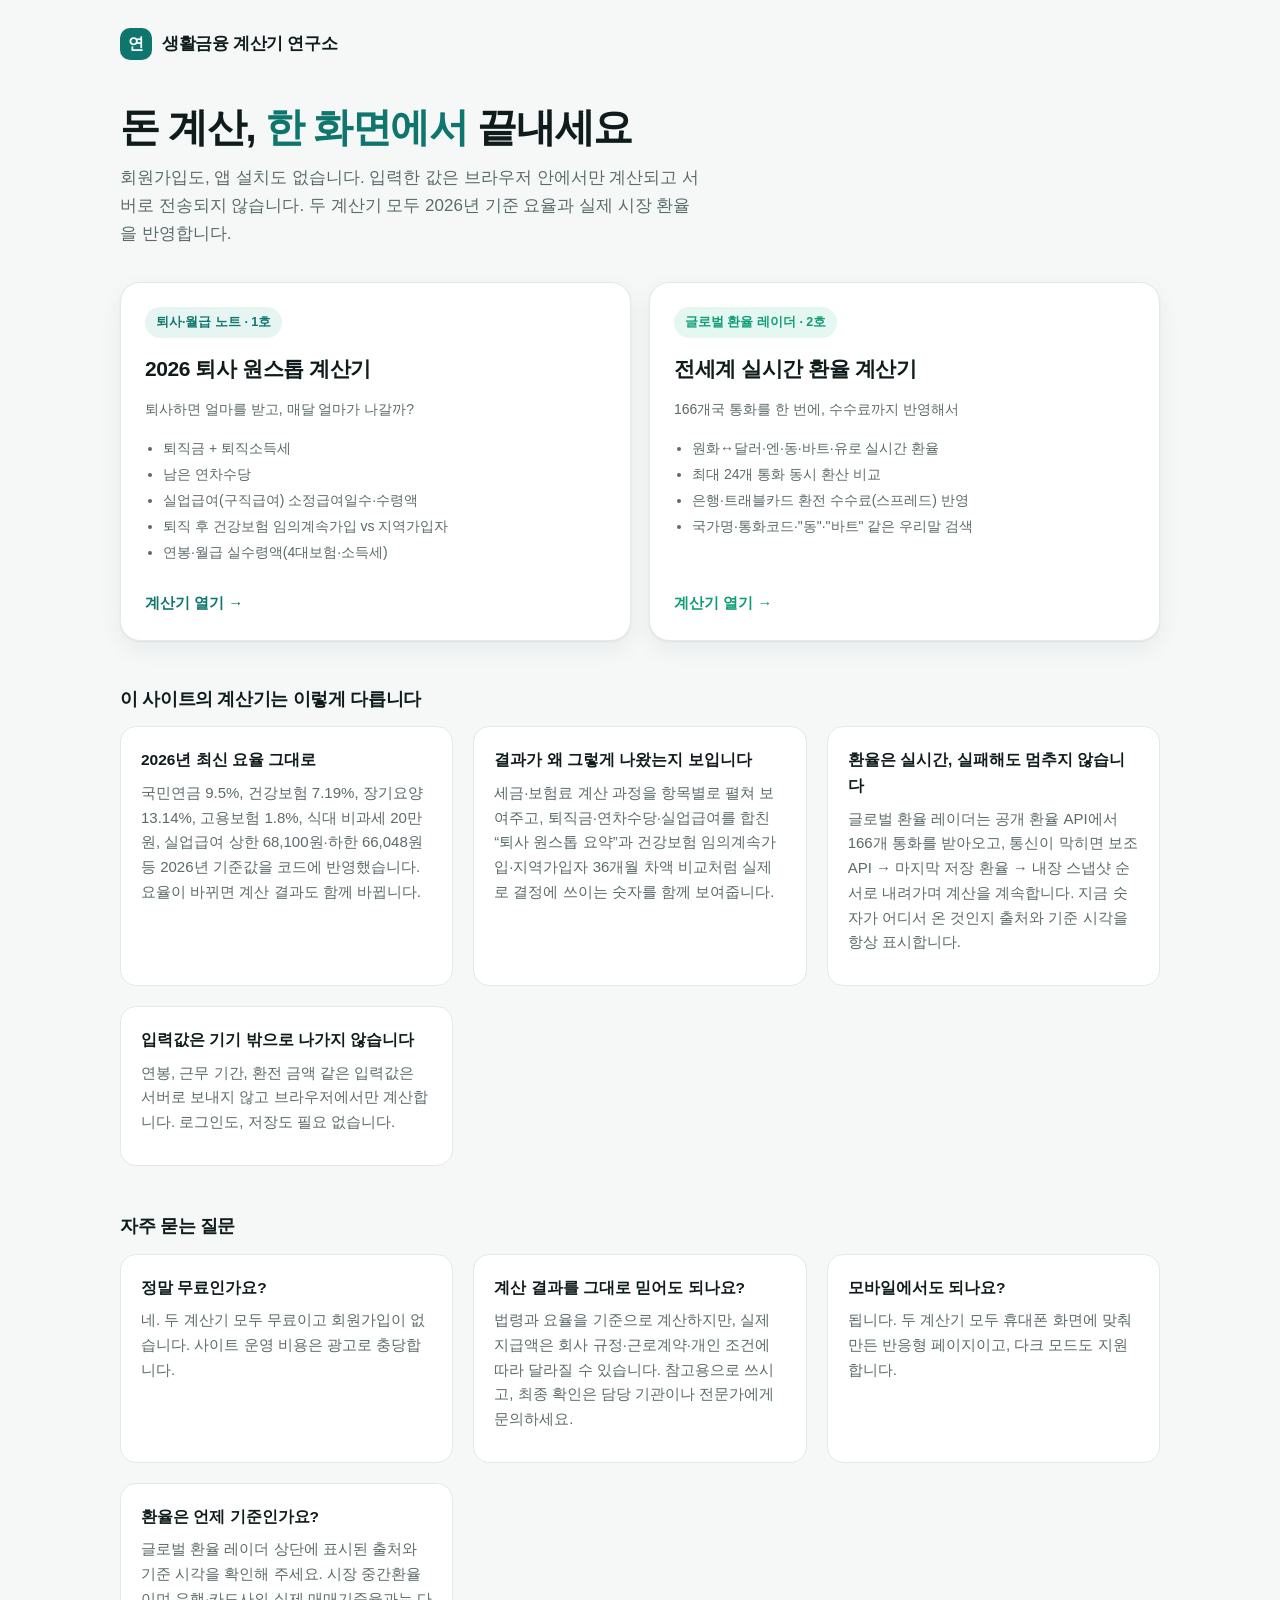
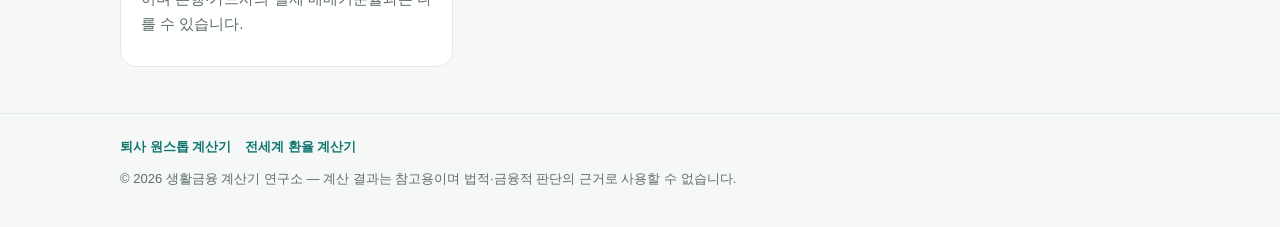
==== index.html @ 6730c455 "브랜드 정비 및 새 조직 도메인(lifecalc-kr.github.io) 이전 - 허브: 생활금융 계산기 연구소 - 1호: 퇴사·월급 노트 (/salary/) - 2호: 글로벌 환" ====
<!DOCTYPE html>
<html lang="ko">
<head>
<meta charset="utf-8">
<meta name="viewport" content="width=device-width, initial-scale=1">
<title>생활금융 계산기 연구소 — 무료 계산기 모음 | 퇴사·월급 노트 · 글로벌 환율 레이더</title>
<meta name="description" content="회원가입·설치 없이 바로 쓰는 무료 계산기 2종. 2026년 요율로 퇴직금·연차수당·실업급여·건강보험과 연봉 실수령액을 계산하는 「퇴사·월급 노트」, 166개국 통화를 실시간 환율과 환전 수수료까지 반영해 계산하는 「글로벌 환율 레이더」.">
<meta name="keywords" content="무료 계산기, 퇴사 계산기, 퇴직금 계산기, 연차수당 계산기, 실업급여 계산기, 연봉 실수령액, 환율 계산기, 환전 수수료 계산">
<meta name="robots" content="index, follow, max-image-preview:large">
<meta name="author" content="생활금융 계산기 연구소">
<meta name="theme-color" content="#0f766e">
<link rel="canonical" href="https://lifecalc-kr.github.io/">
<link rel="icon" href="data:image/svg+xml,%3Csvg xmlns='http://www.w3.org/2000/svg' viewBox='0 0 64 64'%3E%3Crect width='64' height='64' rx='16' fill='%230f766e'/%3E%3Cpath d='M18 42V26m14 16V20m14 22V32' stroke='%23fff' stroke-width='7' stroke-linecap='round'/%3E%3C/svg%3E">

<meta property="og:type" content="website">
<meta property="og:site_name" content="생활금융 계산기 연구소">
<meta property="og:locale" content="ko_KR">
<meta property="og:url" content="https://lifecalc-kr.github.io/">
<meta property="og:title" content="생활금융 계산기 연구소 — 무료 퇴사·환율 계산기">
<meta property="og:description" content="퇴직금·연차수당·실업급여·건강보험을 한 번에 계산하는 퇴사·월급 노트, 166개국 통화 환율을 수수료까지 계산하는 글로벌 환율 레이더. 둘 다 무료·회원가입 없음.">
<meta property="og:image" content="https://lifecalc-kr.github.io/og-image.png">
<meta property="og:image:width" content="1200">
<meta property="og:image:height" content="630">
<meta name="twitter:card" content="summary_large_image">
<meta name="twitter:title" content="생활금융 계산기 연구소 — 퇴사·월급 노트 · 글로벌 환율 레이더">
<meta name="twitter:description" content="2026년 요율 기준 퇴사 정산 계산기와 166개국 실시간 환율 계산기. 무료, 설치 없음.">
<meta name="twitter:image" content="https://lifecalc-kr.github.io/og-image.png">

<style>
:root{
  --bg:#f6f8f8; --card:#ffffff; --ink:#0f1c1b; --muted:#5b6b6a; --line:#e2e9e8;
  --teal:#0f766e; --teal-soft:#e6f4f2; --green:#0f9d76; --green-soft:#e4f7f0;
  --shadow:0 1px 2px rgba(15,28,27,.06), 0 8px 24px rgba(15,28,27,.06);
}
@media (prefers-color-scheme: dark){
  :root{ --bg:#0b1214; --card:#121b1d; --ink:#e8f1ef; --muted:#9db0ad; --line:#223032;
         --teal:#2dd4bf; --teal-soft:#10312e; --green:#34d399; --green-soft:#0f2f26;
         --shadow:0 1px 2px rgba(0,0,0,.4), 0 10px 30px rgba(0,0,0,.35); }
}
*,*::before,*::after{ box-sizing:border-box; }
html{ -webkit-text-size-adjust:100%; }
body{
  margin:0; background:var(--bg); color:var(--ink);
  font-family:-apple-system,BlinkMacSystemFont,"Apple SD Gothic Neo","Pretendard","Malgun Gothic","Noto Sans KR",sans-serif;
  line-height:1.65; -webkit-font-smoothing:antialiased;
}
.wrap{ width:min(1040px,100% - 40px); margin:0 auto; }
header.top{ padding:28px 0 8px; }
.brand{ display:flex; align-items:center; gap:10px; font-weight:800; letter-spacing:-.02em; font-size:17px; color:var(--ink); text-decoration:none; }
.brand-mark{ display:grid; place-items:center; width:32px; height:32px; border-radius:10px; background:var(--teal); color:#fff; font-size:16px; font-weight:800; }
.hero{ padding:34px 0 26px; }
.hero h1{ margin:0 0 12px; font-size:clamp(26px,4.6vw,40px); line-height:1.25; letter-spacing:-.035em; font-weight:850; }
.hero h1 span{ color:var(--teal); }
.hero p{ margin:0; max-width:62ch; color:var(--muted); font-size:clamp(15px,2.4vw,17px); }
.cards{ display:grid; gap:18px; grid-template-columns:repeat(auto-fit,minmax(300px,1fr)); margin:8px 0 44px; }
.card{
  display:flex; flex-direction:column; gap:12px; padding:24px; border-radius:20px;
  background:var(--card); border:1px solid var(--line); box-shadow:var(--shadow);
  text-decoration:none; color:inherit; transition:transform .16s ease, border-color .16s ease;
}
.card:hover{ transform:translateY(-3px); border-color:var(--teal); }
.card:focus-visible{ outline:3px solid var(--teal); outline-offset:3px; }
.chip{ display:inline-flex; align-items:center; gap:7px; align-self:flex-start; padding:5px 11px; border-radius:999px; font-size:12.5px; font-weight:700; }
.chip.salary{ background:var(--teal-soft); color:var(--teal); }
.chip.fx{ background:var(--green-soft); color:var(--green); }
.card h2{ margin:2px 0 0; font-size:21px; letter-spacing:-.02em; }
.card .sub{ color:var(--muted); font-size:14px; margin:0; }
.card ul{ margin:0; padding-left:18px; color:var(--muted); font-size:14px; }
.card ul li{ margin:3px 0; }
.go{ margin-top:auto; padding-top:12px; font-weight:800; color:var(--teal); font-size:15px; display:flex; align-items:center; gap:6px; }
.card.fx .go{ color:var(--green); }
section.info{ margin:0 0 46px; }
section.info h2{ font-size:18px; letter-spacing:-.02em; margin:0 0 12px; }
section.info p{ margin:0 0 10px; color:var(--muted); font-size:15px; }
.grid2{ display:grid; gap:20px; grid-template-columns:repeat(auto-fit,minmax(280px,1fr)); }
.box{ background:var(--card); border:1px solid var(--line); border-radius:16px; padding:20px; }
.box h3{ margin:0 0 8px; font-size:15.5px; }
.box p{ margin:0; font-size:14px; color:var(--muted); }
footer.site{ border-top:1px solid var(--line); padding:22px 0 38px; color:var(--muted); font-size:13px; }
footer.site nav{ display:flex; flex-wrap:wrap; gap:14px; margin-bottom:10px; }
footer.site a{ color:var(--teal); text-decoration:none; font-weight:600; }
footer.site a:hover{ text-decoration:underline; }
</style>

<script type="application/ld+json">
{
  "@context": "https://schema.org",
  "@graph": [
    {
      "@type": "WebSite",
      "name": "생활금융 계산기 연구소",
      "url": "https://lifecalc-kr.github.io/",
      "inLanguage": "ko-KR",
      "description": "퇴사·월급 노트와 글로벌 환율 레이더를 운영하는 생활금융 계산기 사이트. 회원가입 없이 무료로 쓰는 퇴사·환율 계산기."
    },
    {
      "@type": "ItemList",
      "name": "무료 계산기 2종",
      "itemListElement": [
        {
          "@type": "ListItem",
          "position": 1,
          "name": "2026 퇴사 원스톱 계산기 — 퇴사·월급 노트",
          "url": "https://lifecalc-kr.github.io/salary/"
        },
        {
          "@type": "ListItem",
          "position": 2,
          "name": "전세계 실시간 환율 계산기 — 글로벌 환율 레이더",
          "url": "https://lifecalc-kr.github.io/fx/"
        }
      ]
    }
  ]
}
</script>
</head>
<body>

<header class="top">
  <div class="wrap">
    <a class="brand" href="./"><span class="brand-mark" aria-hidden="true">연</span>생활금융 계산기 연구소</a>
  </div>
</header>

<main>
  <div class="wrap">
    <div class="hero">
      <h1>돈 계산, <span>한 화면에서</span> 끝내세요</h1>
      <p>회원가입도, 앱 설치도 없습니다. 입력한 값은 브라우저 안에서만 계산되고 서버로 전송되지 않습니다. 두 계산기 모두 2026년 기준 요율과 실제 시장 환율을 반영합니다.</p>
    </div>

    <div class="cards">
      <a class="card salary" href="salary/">
        <span class="chip salary">퇴사·월급 노트 · 1호</span>
        <h2>2026 퇴사 원스톱 계산기</h2>
        <p class="sub">퇴사하면 얼마를 받고, 매달 얼마가 나갈까?</p>
        <ul>
          <li>퇴직금 + 퇴직소득세</li>
          <li>남은 연차수당</li>
          <li>실업급여(구직급여) 소정급여일수·수령액</li>
          <li>퇴직 후 건강보험 임의계속가입 vs 지역가입자</li>
          <li>연봉·월급 실수령액(4대보험·소득세)</li>
        </ul>
        <span class="go">계산기 열기 →</span>
      </a>

      <a class="card fx" href="fx/">
        <span class="chip fx">글로벌 환율 레이더 · 2호</span>
        <h2>전세계 실시간 환율 계산기</h2>
        <p class="sub">166개국 통화를 한 번에, 수수료까지 반영해서</p>
        <ul>
          <li>원화↔달러·엔·동·바트·유로 실시간 환율</li>
          <li>최대 24개 통화 동시 환산 비교</li>
          <li>은행·트래블카드 환전 수수료(스프레드) 반영</li>
          <li>국가명·통화코드·"동"·"바트" 같은 우리말 검색</li>
        </ul>
        <span class="go">계산기 열기 →</span>
      </a>
    </div>

    <section class="info">
      <h2>이 사이트의 계산기는 이렇게 다릅니다</h2>
      <div class="grid2">
        <div class="box">
          <h3>2026년 최신 요율 그대로</h3>
          <p>국민연금 9.5%, 건강보험 7.19%, 장기요양 13.14%, 고용보험 1.8%, 식대 비과세 20만원, 실업급여 상한 68,100원·하한 66,048원 등 2026년 기준값을 코드에 반영했습니다. 요율이 바뀌면 계산 결과도 함께 바뀝니다.</p>
        </div>
        <div class="box">
          <h3>결과가 왜 그렇게 나왔는지 보입니다</h3>
          <p>세금·보험료 계산 과정을 항목별로 펼쳐 보여주고, 퇴직금·연차수당·실업급여를 합친 &ldquo;퇴사 원스톱 요약&rdquo;과 건강보험 임의계속가입·지역가입자 36개월 차액 비교처럼 실제로 결정에 쓰이는 숫자를 함께 보여줍니다.</p>
        </div>
        <div class="box">
          <h3>환율은 실시간, 실패해도 멈추지 않습니다</h3>
          <p>글로벌 환율 레이더는 공개 환율 API에서 166개 통화를 받아오고, 통신이 막히면 보조 API → 마지막 저장 환율 → 내장 스냅샷 순서로 내려가며 계산을 계속합니다. 지금 숫자가 어디서 온 것인지 출처와 기준 시각을 항상 표시합니다.</p>
        </div>
        <div class="box">
          <h3>입력값은 기기 밖으로 나가지 않습니다</h3>
          <p>연봉, 근무 기간, 환전 금액 같은 입력값은 서버로 보내지 않고 브라우저에서만 계산합니다. 로그인도, 저장도 필요 없습니다.</p>
        </div>
      </div>
    </section>

    <section class="info">
      <h2>자주 묻는 질문</h2>
      <div class="grid2">
        <div class="box">
          <h3>정말 무료인가요?</h3>
          <p>네. 두 계산기 모두 무료이고 회원가입이 없습니다. 사이트 운영 비용은 광고로 충당합니다.</p>
        </div>
        <div class="box">
          <h3>계산 결과를 그대로 믿어도 되나요?</h3>
          <p>법령과 요율을 기준으로 계산하지만, 실제 지급액은 회사 규정·근로계약·개인 조건에 따라 달라질 수 있습니다. 참고용으로 쓰시고, 최종 확인은 담당 기관이나 전문가에게 문의하세요.</p>
        </div>
        <div class="box">
          <h3>모바일에서도 되나요?</h3>
          <p>됩니다. 두 계산기 모두 휴대폰 화면에 맞춰 만든 반응형 페이지이고, 다크 모드도 지원합니다.</p>
        </div>
        <div class="box">
          <h3>환율은 언제 기준인가요?</h3>
          <p>글로벌 환율 레이더 상단에 표시된 출처와 기준 시각을 확인해 주세요. 시장 중간환율이며 은행·카드사의 실제 매매기준율과는 다를 수 있습니다.</p>
        </div>
      </div>
    </section>
  </div>
</main>

<footer class="site">
  <div class="wrap">
    <nav aria-label="사이트 메뉴">
      <a href="salary/">퇴사 원스톱 계산기</a>
      <a href="fx/">전세계 환율 계산기</a>
    </nav>
    <div>© 2026 생활금융 계산기 연구소 — 계산 결과는 참고용이며 법적·금융적 판단의 근거로 사용할 수 없습니다.</div>
  </div>
</footer>

</body>
</html>
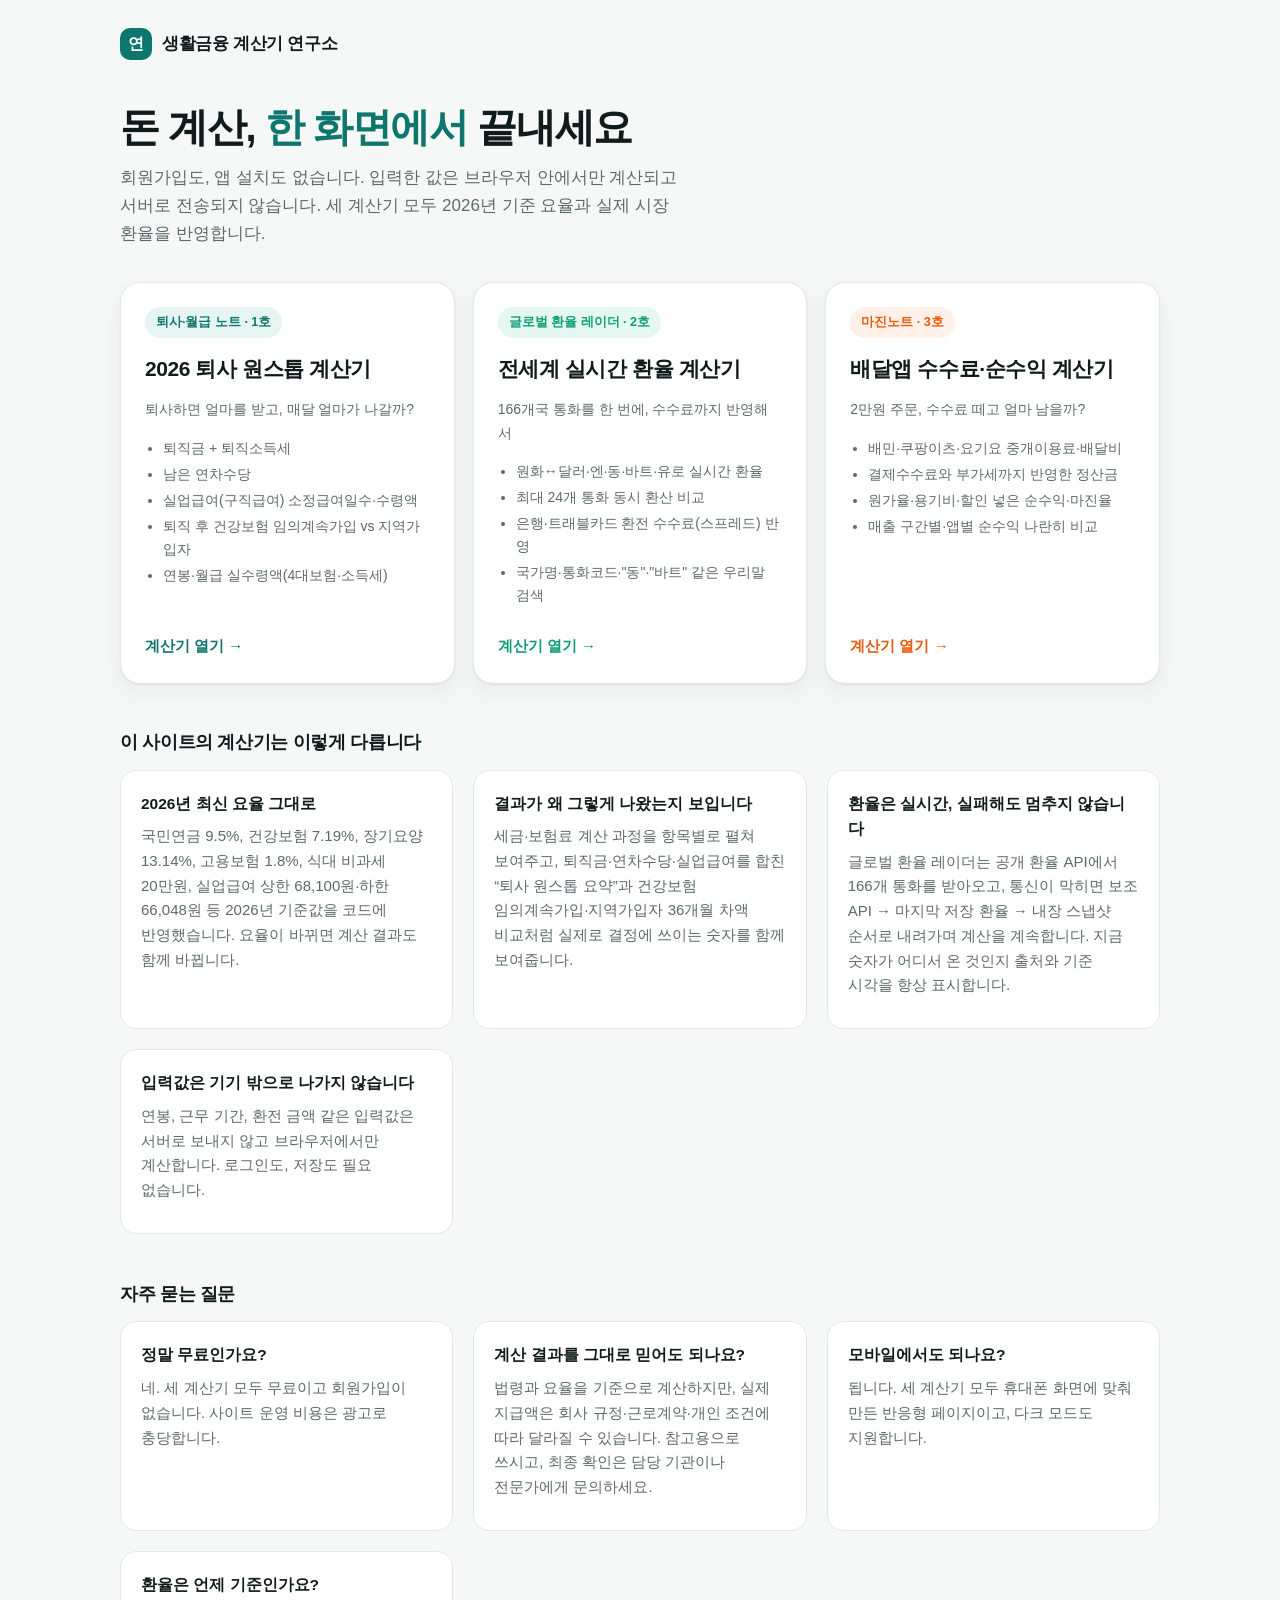
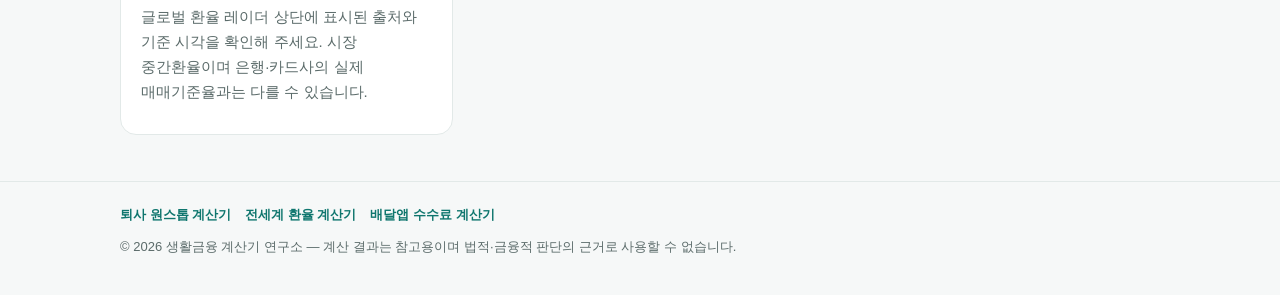
==== commit 7514a263: "허브에 3호 마진노트(배달앱 수수료 계산기) 카드 추가 및 사이트맵 반영" ====
--- a/index.html
+++ b/index.html
@@ -3,9 +3,9 @@
 <head>
 <meta charset="utf-8">
 <meta name="viewport" content="width=device-width, initial-scale=1">
-<title>생활금융 계산기 연구소 — 무료 계산기 모음 | 퇴사·월급 노트 · 글로벌 환율 레이더</title>
-<meta name="description" content="회원가입·설치 없이 바로 쓰는 무료 계산기 2종. 2026년 요율로 퇴직금·연차수당·실업급여·건강보험과 연봉 실수령액을 계산하는 「퇴사·월급 노트」, 166개국 통화를 실시간 환율과 환전 수수료까지 반영해 계산하는 「글로벌 환율 레이더」.">
-<meta name="keywords" content="무료 계산기, 퇴사 계산기, 퇴직금 계산기, 연차수당 계산기, 실업급여 계산기, 연봉 실수령액, 환율 계산기, 환전 수수료 계산">
+<title>생활금융 계산기 연구소 — 무료 계산기 3종 | 퇴사·환율·배달 수수료</title>
+<meta name="description" content="회원가입·설치 없이 바로 쓰는 무료 계산기 3종. 2026년 요율로 퇴직금·연차수당·실업급여·건강보험을 계산하는 「퇴사·월급 노트」, 166개국 통화를 실시간 환율로 계산하는 「글로벌 환율 레이더」, 배달앱 중개이용료·결제수수료·배달비·부가세를 반영해 순수익을 계산하는 「마진노트」.">
+<meta name="keywords" content="무료 계산기, 퇴사 계산기, 퇴직금 계산기, 연차수당 계산기, 실업급여 계산기, 연봉 실수령액, 환율 계산기, 환전 수수료 계산, 배달앱 수수료 계산기, 배민 수수료, 쿠팡이츠 수수료, 요기요 수수료, 배달 순수익">
 <meta name="robots" content="index, follow, max-image-preview:large">
 <meta name="author" content="생활금융 계산기 연구소">
 <meta name="theme-color" content="#0f766e">
@@ -16,14 +16,14 @@
 <meta property="og:site_name" content="생활금융 계산기 연구소">
 <meta property="og:locale" content="ko_KR">
 <meta property="og:url" content="https://lifecalc-kr.github.io/">
-<meta property="og:title" content="생활금융 계산기 연구소 — 무료 퇴사·환율 계산기">
-<meta property="og:description" content="퇴직금·연차수당·실업급여·건강보험을 한 번에 계산하는 퇴사·월급 노트, 166개국 통화 환율을 수수료까지 계산하는 글로벌 환율 레이더. 둘 다 무료·회원가입 없음.">
+<meta property="og:title" content="생활금융 계산기 연구소 — 무료 퇴사·환율·배달 수수료 계산기">
+<meta property="og:description" content="퇴직금·연차수당·실업급여를 계산하는 퇴사·월급 노트, 166개국 통화 환율의 글로벌 환율 레이더, 배달앱 수수료를 떼고 남는 돈을 계산하는 마진노트. 모두 무료·회원가입 없음.">
 <meta property="og:image" content="https://lifecalc-kr.github.io/og-image.png">
 <meta property="og:image:width" content="1200">
 <meta property="og:image:height" content="630">
 <meta name="twitter:card" content="summary_large_image">
-<meta name="twitter:title" content="생활금융 계산기 연구소 — 퇴사·월급 노트 · 글로벌 환율 레이더">
-<meta name="twitter:description" content="2026년 요율 기준 퇴사 정산 계산기와 166개국 실시간 환율 계산기. 무료, 설치 없음.">
+<meta name="twitter:title" content="생활금융 계산기 연구소 — 퇴사·월급 · 환율 · 배달 수수료">
+<meta name="twitter:description" content="2026년 요율 기준 퇴사 정산·실시간 환율·배달앱 순수익 계산기. 무료, 설치 없음.">
 <meta name="twitter:image" content="https://lifecalc-kr.github.io/og-image.png">
 
 <style>
@@ -31,11 +31,13 @@
   --bg:#f6f8f8; --card:#ffffff; --ink:#0f1c1b; --muted:#5b6b6a; --line:#e2e9e8;
   --teal:#0f766e; --teal-soft:#e6f4f2; --green:#0f9d76; --green-soft:#e4f7f0;
   --shadow:0 1px 2px rgba(15,28,27,.06), 0 8px 24px rgba(15,28,27,.06);
+  --orange:#e8590c; --orange-soft:#fff1e8;
 }
 @media (prefers-color-scheme: dark){
   :root{ --bg:#0b1214; --card:#121b1d; --ink:#e8f1ef; --muted:#9db0ad; --line:#223032;
          --teal:#2dd4bf; --teal-soft:#10312e; --green:#34d399; --green-soft:#0f2f26;
-         --shadow:0 1px 2px rgba(0,0,0,.4), 0 10px 30px rgba(0,0,0,.35); }
+         --shadow:0 1px 2px rgba(0,0,0,.4), 0 10px 30px rgba(0,0,0,.35);
+         --orange:#ff9d63; --orange-soft:#33200f; }
 }
 *,*::before,*::after{ box-sizing:border-box; }
 html{ -webkit-text-size-adjust:100%; }
@@ -51,7 +53,7 @@
 .hero{ padding:34px 0 26px; }
 .hero h1{ margin:0 0 12px; font-size:clamp(26px,4.6vw,40px); line-height:1.25; letter-spacing:-.035em; font-weight:850; }
 .hero h1 span{ color:var(--teal); }
-.hero p{ margin:0; max-width:62ch; color:var(--muted); font-size:clamp(15px,2.4vw,17px); }
+.hero p{ margin:0; max-width:62ch; color:var(--muted); font-size:clamp(15px,2.4vw,17px); word-break:keep-all; }
 .cards{ display:grid; gap:18px; grid-template-columns:repeat(auto-fit,minmax(300px,1fr)); margin:8px 0 44px; }
 .card{
   display:flex; flex-direction:column; gap:12px; padding:24px; border-radius:20px;
@@ -63,15 +65,17 @@
 .chip{ display:inline-flex; align-items:center; gap:7px; align-self:flex-start; padding:5px 11px; border-radius:999px; font-size:12.5px; font-weight:700; }
 .chip.salary{ background:var(--teal-soft); color:var(--teal); }
 .chip.fx{ background:var(--green-soft); color:var(--green); }
+.chip.delivery{ background:var(--orange-soft); color:var(--orange); }
 .card h2{ margin:2px 0 0; font-size:21px; letter-spacing:-.02em; }
 .card .sub{ color:var(--muted); font-size:14px; margin:0; }
 .card ul{ margin:0; padding-left:18px; color:var(--muted); font-size:14px; }
 .card ul li{ margin:3px 0; }
 .go{ margin-top:auto; padding-top:12px; font-weight:800; color:var(--teal); font-size:15px; display:flex; align-items:center; gap:6px; }
 .card.fx .go{ color:var(--green); }
+.card.delivery .go{ color:var(--orange); }
 section.info{ margin:0 0 46px; }
 section.info h2{ font-size:18px; letter-spacing:-.02em; margin:0 0 12px; }
-section.info p{ margin:0 0 10px; color:var(--muted); font-size:15px; }
+section.info p{ margin:0 0 10px; color:var(--muted); font-size:15px; word-break:keep-all; }
 .grid2{ display:grid; gap:20px; grid-template-columns:repeat(auto-fit,minmax(280px,1fr)); }
 .box{ background:var(--card); border:1px solid var(--line); border-radius:16px; padding:20px; }
 .box h3{ margin:0 0 8px; font-size:15.5px; }
@@ -91,11 +95,11 @@
       "name": "생활금융 계산기 연구소",
       "url": "https://lifecalc-kr.github.io/",
       "inLanguage": "ko-KR",
-      "description": "퇴사·월급 노트와 글로벌 환율 레이더를 운영하는 생활금융 계산기 사이트. 회원가입 없이 무료로 쓰는 퇴사·환율 계산기."
+      "description": "퇴사·월급 노트, 글로벌 환율 레이더, 마진노트를 운영하는 생활금융 계산기 사이트. 회원가입 없이 무료로 쓰는 퇴사·환율·배달 수수료 계산기."
     },
     {
       "@type": "ItemList",
-      "name": "무료 계산기 2종",
+      "name": "무료 계산기 3종",
       "itemListElement": [
         {
           "@type": "ListItem",
@@ -108,6 +112,12 @@
           "position": 2,
           "name": "전세계 실시간 환율 계산기 — 글로벌 환율 레이더",
           "url": "https://lifecalc-kr.github.io/fx/"
+        },
+        {
+          "@type": "ListItem",
+          "position": 3,
+          "name": "배달앱 수수료·순수익 계산기 — 마진노트",
+          "url": "https://lifecalc-kr.github.io/delivery/"
         }
       ]
     }
@@ -127,7 +137,7 @@
   <div class="wrap">
     <div class="hero">
       <h1>돈 계산, <span>한 화면에서</span> 끝내세요</h1>
-      <p>회원가입도, 앱 설치도 없습니다. 입력한 값은 브라우저 안에서만 계산되고 서버로 전송되지 않습니다. 두 계산기 모두 2026년 기준 요율과 실제 시장 환율을 반영합니다.</p>
+      <p>회원가입도, 앱 설치도 없습니다. 입력한 값은 브라우저 안에서만 계산되고 서버로 전송되지 않습니다. 세 계산기 모두 2026년 기준 요율과 실제 시장 환율을 반영합니다.</p>
     </div>
 
     <div class="cards">
@@ -157,6 +167,19 @@
         </ul>
         <span class="go">계산기 열기 →</span>
       </a>
+
+      <a class="card delivery" href="delivery/">
+        <span class="chip delivery">마진노트 · 3호</span>
+        <h2>배달앱 수수료·순수익 계산기</h2>
+        <p class="sub">2만원 주문, 수수료 떼고 얼마 남을까?</p>
+        <ul>
+          <li>배민·쿠팡이츠·요기요 중개이용료·배달비</li>
+          <li>결제수수료와 부가세까지 반영한 정산금</li>
+          <li>원가율·용기비·할인 넣은 순수익·마진율</li>
+          <li>매출 구간별·앱별 순수익 나란히 비교</li>
+        </ul>
+        <span class="go">계산기 열기 →</span>
+      </a>
     </div>
 
     <section class="info">
@@ -186,7 +209,7 @@
       <div class="grid2">
         <div class="box">
           <h3>정말 무료인가요?</h3>
-          <p>네. 두 계산기 모두 무료이고 회원가입이 없습니다. 사이트 운영 비용은 광고로 충당합니다.</p>
+          <p>네. 세 계산기 모두 무료이고 회원가입이 없습니다. 사이트 운영 비용은 광고로 충당합니다.</p>
         </div>
         <div class="box">
           <h3>계산 결과를 그대로 믿어도 되나요?</h3>
@@ -194,7 +217,7 @@
         </div>
         <div class="box">
           <h3>모바일에서도 되나요?</h3>
-          <p>됩니다. 두 계산기 모두 휴대폰 화면에 맞춰 만든 반응형 페이지이고, 다크 모드도 지원합니다.</p>
+          <p>됩니다. 세 계산기 모두 휴대폰 화면에 맞춰 만든 반응형 페이지이고, 다크 모드도 지원합니다.</p>
         </div>
         <div class="box">
           <h3>환율은 언제 기준인가요?</h3>
@@ -210,6 +233,7 @@
     <nav aria-label="사이트 메뉴">
       <a href="salary/">퇴사 원스톱 계산기</a>
       <a href="fx/">전세계 환율 계산기</a>
+      <a href="delivery/">배달앱 수수료 계산기</a>
     </nav>
     <div>© 2026 생활금융 계산기 연구소 — 계산 결과는 참고용이며 법적·금융적 판단의 근거로 사용할 수 없습니다.</div>
   </div>
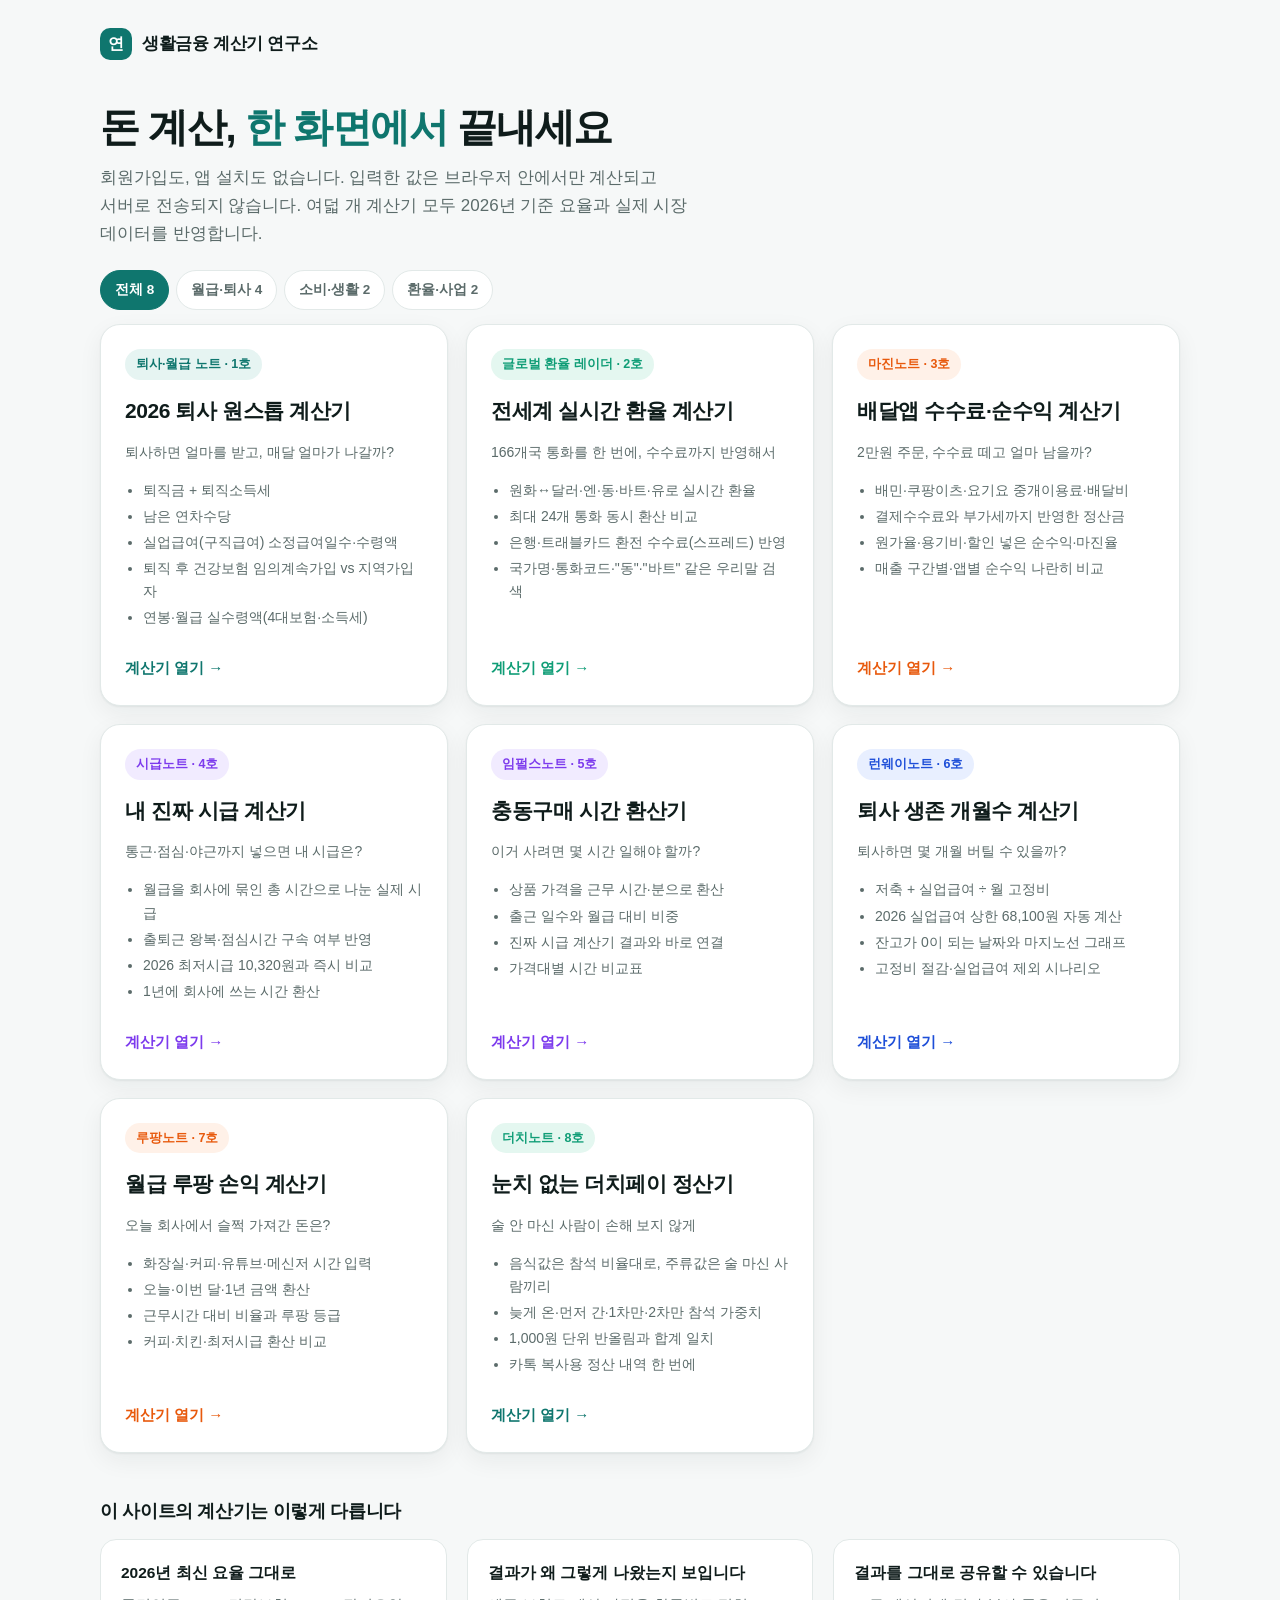
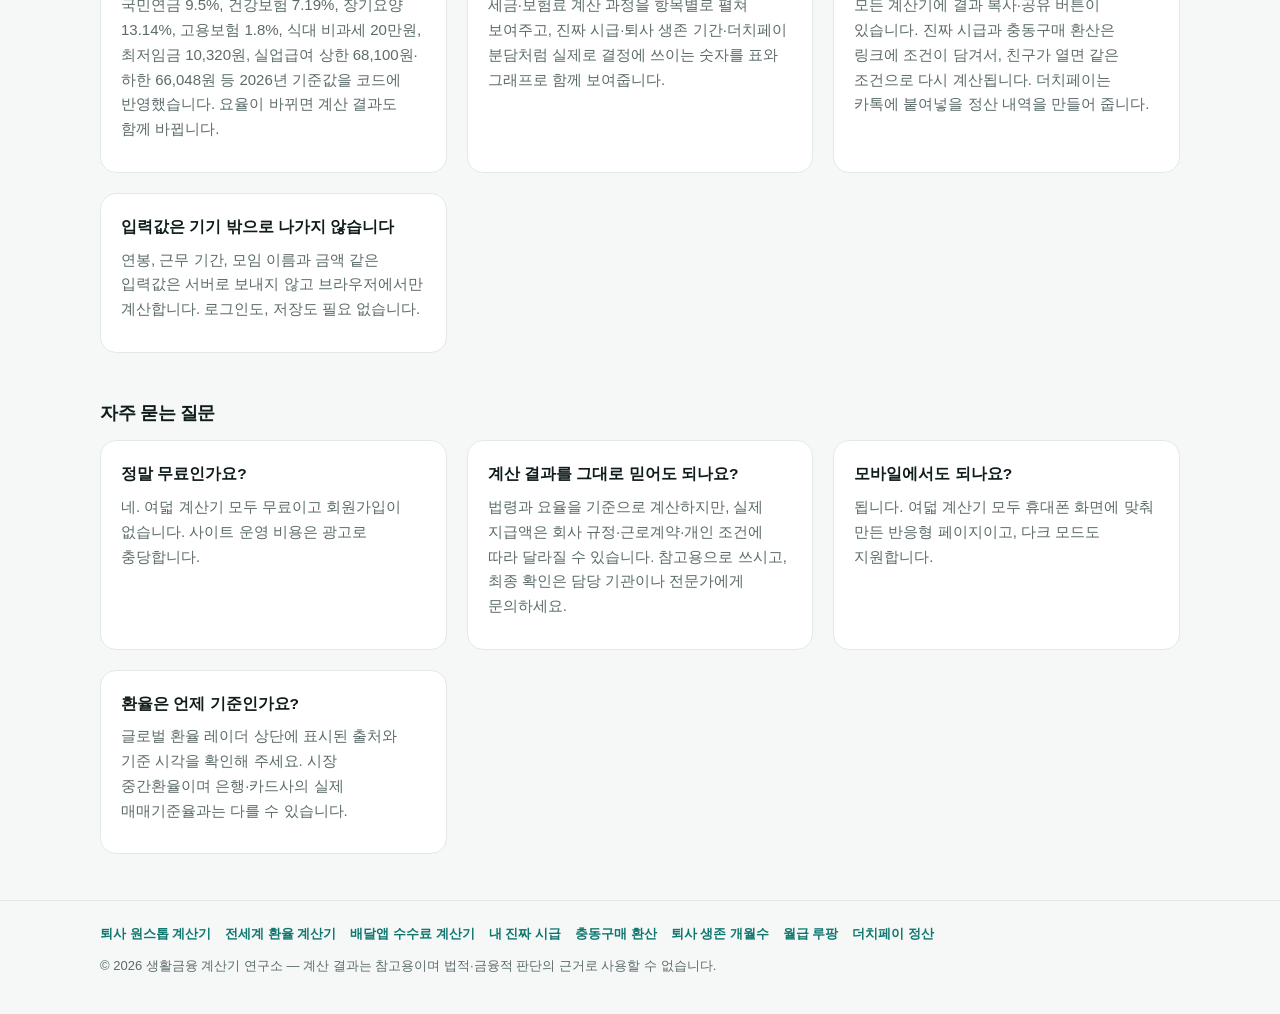
==== commit b1888316: "바이럴 계산기 5종 일괄 추가: 진짜 시급·충동구매·퇴사 생존·루팡·더치페이 - real-wage/ 시급노트: 통근·점심·야근 포함 진짜 시급, 2026 최저시급 10,320원 비" ====
--- a/index.html
+++ b/index.html
@@ -3,9 +3,9 @@
 <head>
 <meta charset="utf-8">
 <meta name="viewport" content="width=device-width, initial-scale=1">
-<title>생활금융 계산기 연구소 — 무료 계산기 3종 | 퇴사·환율·배달 수수료</title>
-<meta name="description" content="회원가입·설치 없이 바로 쓰는 무료 계산기 3종. 2026년 요율로 퇴직금·연차수당·실업급여·건강보험을 계산하는 「퇴사·월급 노트」, 166개국 통화를 실시간 환율로 계산하는 「글로벌 환율 레이더」, 배달앱 중개이용료·결제수수료·배달비·부가세를 반영해 순수익을 계산하는 「마진노트」.">
-<meta name="keywords" content="무료 계산기, 퇴사 계산기, 퇴직금 계산기, 연차수당 계산기, 실업급여 계산기, 연봉 실수령액, 환율 계산기, 환전 수수료 계산, 배달앱 수수료 계산기, 배민 수수료, 쿠팡이츠 수수료, 요기요 수수료, 배달 순수익">
+<title>생활금융 계산기 연구소 — 무료 계산기 8종 | 퇴사·시급·충동구매·더치페이·환율·배달</title>
+<meta name="description" content="회원가입·설치 없이 바로 쓰는 무료 계산기 8종. 퇴직금·실업급여를 계산하는 「퇴사·월급 노트」, 통근·야근까지 넣은 진짜 시급 「시급노트」, 충동구매를 시간으로 바꾸는 「임펄스노트」, 퇴사 후 버티는 기간 「런웨이노트」, 회사에서 딴짓한 시간의 값 「루팡노트」, 술 안 마신 사람도 납득하는 「더치노트」, 166개국 환율 「글로벌 환율 레이더」, 배달앱 수수료 「마진노트」.">
+<meta name="keywords" content="무료 계산기, 진짜 시급 계산기, 충동구매 계산기, 퇴사 생존 계산기, 더치페이 계산기, 월급 루팡, 퇴사 계산기, 퇴직금 계산기, 실업급여 계산기, 연봉 실수령액, 환율 계산기, 배달앱 수수료 계산기">
 <meta name="robots" content="index, follow, max-image-preview:large">
 <meta name="author" content="생활금융 계산기 연구소">
 <meta name="theme-color" content="#0f766e">
@@ -16,14 +16,14 @@
 <meta property="og:site_name" content="생활금융 계산기 연구소">
 <meta property="og:locale" content="ko_KR">
 <meta property="og:url" content="https://lifecalc-kr.github.io/">
-<meta property="og:title" content="생활금융 계산기 연구소 — 무료 퇴사·환율·배달 수수료 계산기">
-<meta property="og:description" content="퇴직금·연차수당·실업급여를 계산하는 퇴사·월급 노트, 166개국 통화 환율의 글로벌 환율 레이더, 배달앱 수수료를 떼고 남는 돈을 계산하는 마진노트. 모두 무료·회원가입 없음.">
+<meta property="og:title" content="생활금융 계산기 연구소 — 무료 계산기 8종">
+<meta property="og:description" content="진짜 시급, 충동구매 시간 환산, 퇴사 생존 개월수, 월급 루팡, 더치페이, 퇴사·월급, 환율, 배달 수수료. 전부 무료·회원가입 없음.">
 <meta property="og:image" content="https://lifecalc-kr.github.io/og-image.png">
 <meta property="og:image:width" content="1200">
 <meta property="og:image:height" content="630">
 <meta name="twitter:card" content="summary_large_image">
-<meta name="twitter:title" content="생활금융 계산기 연구소 — 퇴사·월급 · 환율 · 배달 수수료">
-<meta name="twitter:description" content="2026년 요율 기준 퇴사 정산·실시간 환율·배달앱 순수익 계산기. 무료, 설치 없음.">
+<meta name="twitter:title" content="생활금융 계산기 연구소 — 무료 계산기 8종">
+<meta name="twitter:description" content="내 진짜 시급부터 더치페이 정산까지. 회원가입 없이 바로 쓰는 계산기 8종.">
 <meta name="twitter:image" content="https://lifecalc-kr.github.io/og-image.png">
 
 <style>
@@ -32,12 +32,16 @@
   --teal:#0f766e; --teal-soft:#e6f4f2; --green:#0f9d76; --green-soft:#e4f7f0;
   --shadow:0 1px 2px rgba(15,28,27,.06), 0 8px 24px rgba(15,28,27,.06);
   --orange:#e8590c; --orange-soft:#fff1e8;
+  --violet:#7c3aed; --violet-soft:#f1ebff;
+  --blue:#1d4ed8; --blue-soft:#e8efff;
 }
 @media (prefers-color-scheme: dark){
   :root{ --bg:#0b1214; --card:#121b1d; --ink:#e8f1ef; --muted:#9db0ad; --line:#223032;
          --teal:#2dd4bf; --teal-soft:#10312e; --green:#34d399; --green-soft:#0f2f26;
          --shadow:0 1px 2px rgba(0,0,0,.4), 0 10px 30px rgba(0,0,0,.35);
-         --orange:#ff9d63; --orange-soft:#33200f; }
+         --orange:#ff9d63; --orange-soft:#33200f;
+         --violet:#c4b5fd; --violet-soft:#241a3d;
+         --blue:#93b4ff; --blue-soft:#16213c; }
 }
 *,*::before,*::after{ box-sizing:border-box; }
 html{ -webkit-text-size-adjust:100%; }
@@ -46,15 +50,24 @@
   font-family:-apple-system,BlinkMacSystemFont,"Apple SD Gothic Neo","Pretendard","Malgun Gothic","Noto Sans KR",sans-serif;
   line-height:1.65; -webkit-font-smoothing:antialiased;
 }
-.wrap{ width:min(1040px,100% - 40px); margin:0 auto; }
+.wrap{ width:min(1080px,100% - 36px); margin:0 auto; }
 header.top{ padding:28px 0 8px; }
 .brand{ display:flex; align-items:center; gap:10px; font-weight:800; letter-spacing:-.02em; font-size:17px; color:var(--ink); text-decoration:none; }
 .brand-mark{ display:grid; place-items:center; width:32px; height:32px; border-radius:10px; background:var(--teal); color:#fff; font-size:16px; font-weight:800; }
-.hero{ padding:34px 0 26px; }
+.hero{ padding:34px 0 20px; }
 .hero h1{ margin:0 0 12px; font-size:clamp(26px,4.6vw,40px); line-height:1.25; letter-spacing:-.035em; font-weight:850; }
 .hero h1 span{ color:var(--teal); }
-.hero p{ margin:0; max-width:62ch; color:var(--muted); font-size:clamp(15px,2.4vw,17px); word-break:keep-all; }
-.cards{ display:grid; gap:18px; grid-template-columns:repeat(auto-fit,minmax(300px,1fr)); margin:8px 0 44px; }
+.hero p{ margin:0; max-width:64ch; color:var(--muted); font-size:clamp(15px,2.4vw,17px); word-break:keep-all; }
+.tabs{ display:flex; gap:7px; overflow-x:auto; padding:2px 0 14px; -webkit-overflow-scrolling:touch; scrollbar-width:none; }
+.tabs::-webkit-scrollbar{ display:none; }
+.tab{
+  flex:none; padding:8px 14px; border-radius:999px; cursor:pointer;
+  font:inherit; font-size:13.5px; font-weight:700; color:var(--muted);
+  background:var(--card); border:1px solid var(--line); white-space:nowrap;
+}
+.tab:hover{ color:var(--ink); border-color:var(--teal); }
+.tab[aria-selected="true"]{ background:var(--teal); border-color:var(--teal); color:#fff; }
+.cards{ display:grid; gap:18px; grid-template-columns:repeat(auto-fit,minmax(300px,1fr)); margin:0 0 44px; }
 .card{
   display:flex; flex-direction:column; gap:12px; padding:24px; border-radius:20px;
   background:var(--card); border:1px solid var(--line); box-shadow:var(--shadow);
@@ -62,10 +75,14 @@
 }
 .card:hover{ transform:translateY(-3px); border-color:var(--teal); }
 .card:focus-visible{ outline:3px solid var(--teal); outline-offset:3px; }
+.card[hidden]{ display:none; }
 .chip{ display:inline-flex; align-items:center; gap:7px; align-self:flex-start; padding:5px 11px; border-radius:999px; font-size:12.5px; font-weight:700; }
 .chip.salary{ background:var(--teal-soft); color:var(--teal); }
 .chip.fx{ background:var(--green-soft); color:var(--green); }
 .chip.delivery{ background:var(--orange-soft); color:var(--orange); }
+.chip.wage{ background:var(--violet-soft); color:var(--violet); }
+.chip.dutch{ background:var(--green-soft); color:var(--green); }
+.chip.runway{ background:var(--blue-soft); color:var(--blue); }
 .card h2{ margin:2px 0 0; font-size:21px; letter-spacing:-.02em; }
 .card .sub{ color:var(--muted); font-size:14px; margin:0; }
 .card ul{ margin:0; padding-left:18px; color:var(--muted); font-size:14px; }
@@ -73,6 +90,8 @@
 .go{ margin-top:auto; padding-top:12px; font-weight:800; color:var(--teal); font-size:15px; display:flex; align-items:center; gap:6px; }
 .card.fx .go{ color:var(--green); }
 .card.delivery .go{ color:var(--orange); }
+.card.wage .go{ color:var(--violet); }
+.card.runway .go{ color:var(--blue); }
 section.info{ margin:0 0 46px; }
 section.info h2{ font-size:18px; letter-spacing:-.02em; margin:0 0 12px; }
 section.info p{ margin:0 0 10px; color:var(--muted); font-size:15px; word-break:keep-all; }
@@ -81,7 +100,7 @@
 .box h3{ margin:0 0 8px; font-size:15.5px; }
 .box p{ margin:0; font-size:14px; color:var(--muted); }
 footer.site{ border-top:1px solid var(--line); padding:22px 0 38px; color:var(--muted); font-size:13px; }
-footer.site nav{ display:flex; flex-wrap:wrap; gap:14px; margin-bottom:10px; }
+footer.site nav{ display:flex; flex-wrap:wrap; gap:10px 14px; margin-bottom:10px; }
 footer.site a{ color:var(--teal); text-decoration:none; font-weight:600; }
 footer.site a:hover{ text-decoration:underline; }
 </style>
@@ -95,30 +114,20 @@
       "name": "생활금융 계산기 연구소",
       "url": "https://lifecalc-kr.github.io/",
       "inLanguage": "ko-KR",
-      "description": "퇴사·월급 노트, 글로벌 환율 레이더, 마진노트를 운영하는 생활금융 계산기 사이트. 회원가입 없이 무료로 쓰는 퇴사·환율·배달 수수료 계산기."
+      "description": "퇴사·월급 노트, 글로벌 환율 레이더, 마진노트, 시급노트, 임펄스노트, 런웨이노트, 루팡노트, 더치노트를 운영하는 생활금융 계산기 사이트. 회원가입 없이 무료로 쓰는 계산기 8종."
     },
     {
       "@type": "ItemList",
-      "name": "무료 계산기 3종",
+      "name": "무료 계산기 8종",
       "itemListElement": [
-        {
-          "@type": "ListItem",
-          "position": 1,
-          "name": "2026 퇴사 원스톱 계산기 — 퇴사·월급 노트",
-          "url": "https://lifecalc-kr.github.io/salary/"
-        },
-        {
-          "@type": "ListItem",
-          "position": 2,
-          "name": "전세계 실시간 환율 계산기 — 글로벌 환율 레이더",
-          "url": "https://lifecalc-kr.github.io/fx/"
-        },
-        {
-          "@type": "ListItem",
-          "position": 3,
-          "name": "배달앱 수수료·순수익 계산기 — 마진노트",
-          "url": "https://lifecalc-kr.github.io/delivery/"
-        }
+        { "@type": "ListItem", "position": 1, "name": "2026 퇴사 원스톱 계산기 — 퇴사·월급 노트", "url": "https://lifecalc-kr.github.io/salary/" },
+        { "@type": "ListItem", "position": 2, "name": "전세계 실시간 환율 계산기 — 글로벌 환율 레이더", "url": "https://lifecalc-kr.github.io/fx/" },
+        { "@type": "ListItem", "position": 3, "name": "배달앱 수수료·순수익 계산기 — 마진노트", "url": "https://lifecalc-kr.github.io/delivery/" },
+        { "@type": "ListItem", "position": 4, "name": "내 진짜 시급 계산기 — 시급노트", "url": "https://lifecalc-kr.github.io/real-wage/" },
+        { "@type": "ListItem", "position": 5, "name": "충동구매 시간 환산기 — 임펄스노트", "url": "https://lifecalc-kr.github.io/impulse/" },
+        { "@type": "ListItem", "position": 6, "name": "퇴사 생존 개월수 계산기 — 런웨이노트", "url": "https://lifecalc-kr.github.io/runway/" },
+        { "@type": "ListItem", "position": 7, "name": "월급 루팡 손익 계산기 — 루팡노트", "url": "https://lifecalc-kr.github.io/lupin/" },
+        { "@type": "ListItem", "position": 8, "name": "눈치 없는 더치페이 정산기 — 더치노트", "url": "https://lifecalc-kr.github.io/dutch/" }
       ]
     }
   ]
@@ -137,11 +146,18 @@
   <div class="wrap">
     <div class="hero">
       <h1>돈 계산, <span>한 화면에서</span> 끝내세요</h1>
-      <p>회원가입도, 앱 설치도 없습니다. 입력한 값은 브라우저 안에서만 계산되고 서버로 전송되지 않습니다. 세 계산기 모두 2026년 기준 요율과 실제 시장 환율을 반영합니다.</p>
+      <p>회원가입도, 앱 설치도 없습니다. 입력한 값은 브라우저 안에서만 계산되고 서버로 전송되지 않습니다. 여덟 개 계산기 모두 2026년 기준 요율과 실제 시장 데이터를 반영합니다.</p>
     </div>
 
-    <div class="cards">
-      <a class="card salary" href="salary/">
+    <div class="tabs" role="tablist" aria-label="계산기 카테고리">
+      <button class="tab" role="tab" aria-selected="true" data-cat="all">전체 8</button>
+      <button class="tab" role="tab" aria-selected="false" data-cat="pay">월급·퇴사 4</button>
+      <button class="tab" role="tab" aria-selected="false" data-cat="spend">소비·생활 2</button>
+      <button class="tab" role="tab" aria-selected="false" data-cat="money">환율·사업 2</button>
+    </div>
+
+    <div class="cards" id="cards">
+      <a class="card salary" href="salary/" data-cat="pay">
         <span class="chip salary">퇴사·월급 노트 · 1호</span>
         <h2>2026 퇴사 원스톱 계산기</h2>
         <p class="sub">퇴사하면 얼마를 받고, 매달 얼마가 나갈까?</p>
@@ -155,7 +171,7 @@
         <span class="go">계산기 열기 →</span>
       </a>
 
-      <a class="card fx" href="fx/">
+      <a class="card fx" href="fx/" data-cat="money">
         <span class="chip fx">글로벌 환율 레이더 · 2호</span>
         <h2>전세계 실시간 환율 계산기</h2>
         <p class="sub">166개국 통화를 한 번에, 수수료까지 반영해서</p>
@@ -168,7 +184,7 @@
         <span class="go">계산기 열기 →</span>
       </a>
 
-      <a class="card delivery" href="delivery/">
+      <a class="card delivery" href="delivery/" data-cat="money">
         <span class="chip delivery">마진노트 · 3호</span>
         <h2>배달앱 수수료·순수익 계산기</h2>
         <p class="sub">2만원 주문, 수수료 떼고 얼마 남을까?</p>
@@ -180,6 +196,71 @@
         </ul>
         <span class="go">계산기 열기 →</span>
       </a>
+
+      <a class="card wage" href="real-wage/" data-cat="pay">
+        <span class="chip wage">시급노트 · 4호</span>
+        <h2>내 진짜 시급 계산기</h2>
+        <p class="sub">통근·점심·야근까지 넣으면 내 시급은?</p>
+        <ul>
+          <li>월급을 회사에 묶인 총 시간으로 나눈 실제 시급</li>
+          <li>출퇴근 왕복·점심시간 구속 여부 반영</li>
+          <li>2026 최저시급 10,320원과 즉시 비교</li>
+          <li>1년에 회사에 쓰는 시간 환산</li>
+        </ul>
+        <span class="go">계산기 열기 →</span>
+      </a>
+
+      <a class="card wage" href="impulse/" data-cat="spend">
+        <span class="chip wage">임펄스노트 · 5호</span>
+        <h2>충동구매 시간 환산기</h2>
+        <p class="sub">이거 사려면 몇 시간 일해야 할까?</p>
+        <ul>
+          <li>상품 가격을 근무 시간·분으로 환산</li>
+          <li>출근 일수와 월급 대비 비중</li>
+          <li>진짜 시급 계산기 결과와 바로 연결</li>
+          <li>가격대별 시간 비교표</li>
+        </ul>
+        <span class="go">계산기 열기 →</span>
+      </a>
+
+      <a class="card runway" href="runway/" data-cat="pay">
+        <span class="chip runway">런웨이노트 · 6호</span>
+        <h2>퇴사 생존 개월수 계산기</h2>
+        <p class="sub">퇴사하면 몇 개월 버틸 수 있을까?</p>
+        <ul>
+          <li>저축 + 실업급여 ÷ 월 고정비</li>
+          <li>2026 실업급여 상한 68,100원 자동 계산</li>
+          <li>잔고가 0이 되는 날짜와 마지노선 그래프</li>
+          <li>고정비 절감·실업급여 제외 시나리오</li>
+        </ul>
+        <span class="go">계산기 열기 →</span>
+      </a>
+
+      <a class="card delivery" href="lupin/" data-cat="pay">
+        <span class="chip delivery">루팡노트 · 7호</span>
+        <h2>월급 루팡 손익 계산기</h2>
+        <p class="sub">오늘 회사에서 슬쩍 가져간 돈은?</p>
+        <ul>
+          <li>화장실·커피·유튜브·메신저 시간 입력</li>
+          <li>오늘·이번 달·1년 금액 환산</li>
+          <li>근무시간 대비 비율과 루팡 등급</li>
+          <li>커피·치킨·최저시급 환산 비교</li>
+        </ul>
+        <span class="go">계산기 열기 →</span>
+      </a>
+
+      <a class="card dutch" href="dutch/" data-cat="spend">
+        <span class="chip dutch">더치노트 · 8호</span>
+        <h2>눈치 없는 더치페이 정산기</h2>
+        <p class="sub">술 안 마신 사람이 손해 보지 않게</p>
+        <ul>
+          <li>음식값은 참석 비율대로, 주류값은 술 마신 사람끼리</li>
+          <li>늦게 온·먼저 간·1차만·2차만 참석 가중치</li>
+          <li>1,000원 단위 반올림과 합계 일치</li>
+          <li>카톡 복사용 정산 내역 한 번에</li>
+        </ul>
+        <span class="go">계산기 열기 →</span>
+      </a>
     </div>
 
     <section class="info">
@@ -187,19 +268,19 @@
       <div class="grid2">
         <div class="box">
           <h3>2026년 최신 요율 그대로</h3>
-          <p>국민연금 9.5%, 건강보험 7.19%, 장기요양 13.14%, 고용보험 1.8%, 식대 비과세 20만원, 실업급여 상한 68,100원·하한 66,048원 등 2026년 기준값을 코드에 반영했습니다. 요율이 바뀌면 계산 결과도 함께 바뀝니다.</p>
+          <p>국민연금 9.5%, 건강보험 7.19%, 장기요양 13.14%, 고용보험 1.8%, 식대 비과세 20만원, 최저임금 10,320원, 실업급여 상한 68,100원·하한 66,048원 등 2026년 기준값을 코드에 반영했습니다. 요율이 바뀌면 계산 결과도 함께 바뀝니다.</p>
         </div>
         <div class="box">
           <h3>결과가 왜 그렇게 나왔는지 보입니다</h3>
-          <p>세금·보험료 계산 과정을 항목별로 펼쳐 보여주고, 퇴직금·연차수당·실업급여를 합친 &ldquo;퇴사 원스톱 요약&rdquo;과 건강보험 임의계속가입·지역가입자 36개월 차액 비교처럼 실제로 결정에 쓰이는 숫자를 함께 보여줍니다.</p>
-        </div>
-        <div class="box">
-          <h3>환율은 실시간, 실패해도 멈추지 않습니다</h3>
-          <p>글로벌 환율 레이더는 공개 환율 API에서 166개 통화를 받아오고, 통신이 막히면 보조 API → 마지막 저장 환율 → 내장 스냅샷 순서로 내려가며 계산을 계속합니다. 지금 숫자가 어디서 온 것인지 출처와 기준 시각을 항상 표시합니다.</p>
+          <p>세금·보험료 계산 과정을 항목별로 펼쳐 보여주고, 진짜 시급·퇴사 생존 기간·더치페이 분담처럼 실제로 결정에 쓰이는 숫자를 표와 그래프로 함께 보여줍니다.</p>
+        </div>
+        <div class="box">
+          <h3>결과를 그대로 공유할 수 있습니다</h3>
+          <p>모든 계산기에 결과 복사·공유 버튼이 있습니다. 진짜 시급과 충동구매 환산은 링크에 조건이 담겨서, 친구가 열면 같은 조건으로 다시 계산됩니다. 더치페이는 카톡에 붙여넣을 정산 내역을 만들어 줍니다.</p>
         </div>
         <div class="box">
           <h3>입력값은 기기 밖으로 나가지 않습니다</h3>
-          <p>연봉, 근무 기간, 환전 금액 같은 입력값은 서버로 보내지 않고 브라우저에서만 계산합니다. 로그인도, 저장도 필요 없습니다.</p>
+          <p>연봉, 근무 기간, 모임 이름과 금액 같은 입력값은 서버로 보내지 않고 브라우저에서만 계산합니다. 로그인도, 저장도 필요 없습니다.</p>
         </div>
       </div>
     </section>
@@ -209,7 +290,7 @@
       <div class="grid2">
         <div class="box">
           <h3>정말 무료인가요?</h3>
-          <p>네. 세 계산기 모두 무료이고 회원가입이 없습니다. 사이트 운영 비용은 광고로 충당합니다.</p>
+          <p>네. 여덟 계산기 모두 무료이고 회원가입이 없습니다. 사이트 운영 비용은 광고로 충당합니다.</p>
         </div>
         <div class="box">
           <h3>계산 결과를 그대로 믿어도 되나요?</h3>
@@ -217,7 +298,7 @@
         </div>
         <div class="box">
           <h3>모바일에서도 되나요?</h3>
-          <p>됩니다. 세 계산기 모두 휴대폰 화면에 맞춰 만든 반응형 페이지이고, 다크 모드도 지원합니다.</p>
+          <p>됩니다. 여덟 계산기 모두 휴대폰 화면에 맞춰 만든 반응형 페이지이고, 다크 모드도 지원합니다.</p>
         </div>
         <div class="box">
           <h3>환율은 언제 기준인가요?</h3>
@@ -234,10 +315,31 @@
       <a href="salary/">퇴사 원스톱 계산기</a>
       <a href="fx/">전세계 환율 계산기</a>
       <a href="delivery/">배달앱 수수료 계산기</a>
+      <a href="real-wage/">내 진짜 시급</a>
+      <a href="impulse/">충동구매 환산</a>
+      <a href="runway/">퇴사 생존 개월수</a>
+      <a href="lupin/">월급 루팡</a>
+      <a href="dutch/">더치페이 정산</a>
     </nav>
     <div>© 2026 생활금융 계산기 연구소 — 계산 결과는 참고용이며 법적·금융적 판단의 근거로 사용할 수 없습니다.</div>
   </div>
 </footer>
 
+<script>
+(function () {
+  var tabs = Array.prototype.slice.call(document.querySelectorAll('.tab'));
+  var cards = Array.prototype.slice.call(document.querySelectorAll('#cards .card'));
+  tabs.forEach(function (tab) {
+    tab.addEventListener('click', function () {
+      var cat = tab.dataset.cat;
+      tabs.forEach(function (t) { t.setAttribute('aria-selected', t === tab ? 'true' : 'false'); });
+      cards.forEach(function (c) {
+        c.hidden = !(cat === 'all' || c.dataset.cat === cat);
+      });
+    });
+  });
+})();
+</script>
+
 </body>
 </html>
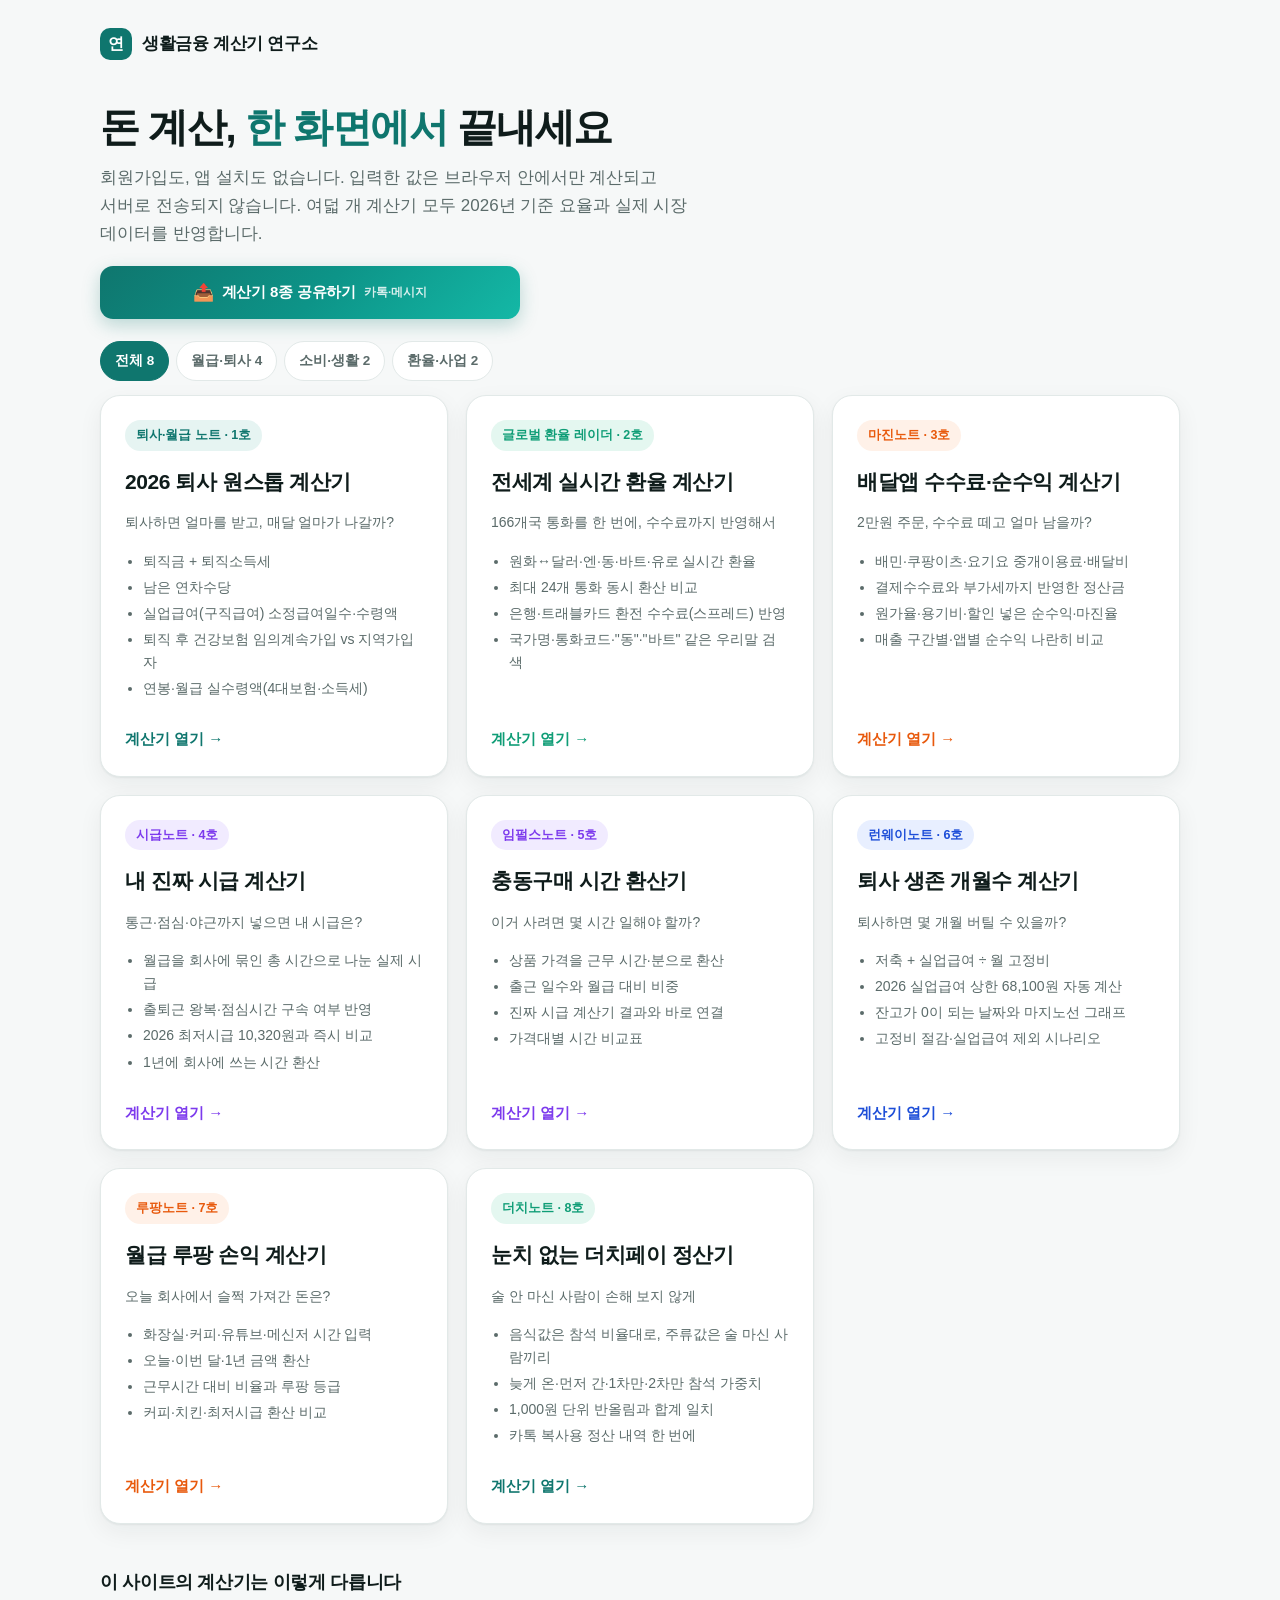
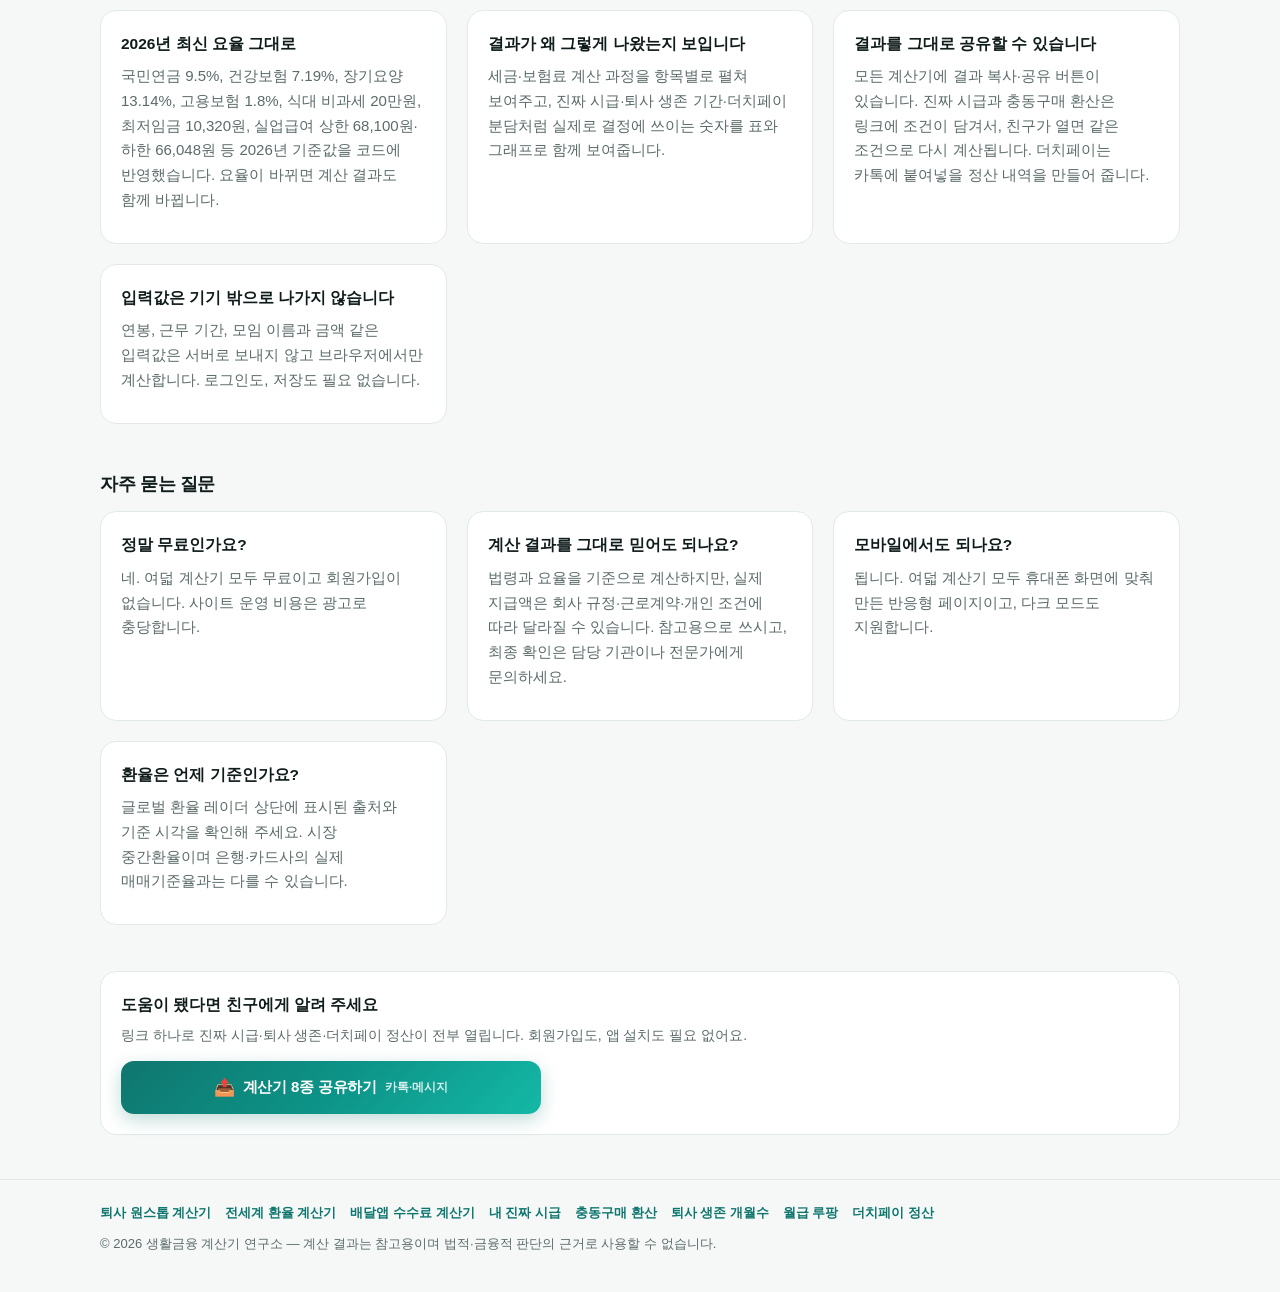
==== commit 17834991: "공유하기 버튼 전면 개편: 8종 계산기 결과 카드 + 허브 상·하단에 📤 공유 추가 - assets/share.js·share.css 신설: navigator.share({titl" ====
--- a/index.html
+++ b/index.html
@@ -95,6 +95,10 @@
 section.info{ margin:0 0 46px; }
 section.info h2{ font-size:18px; letter-spacing:-.02em; margin:0 0 12px; }
 section.info p{ margin:0 0 10px; color:var(--muted); font-size:15px; word-break:keep-all; }
+section.share-cta-wrap{ margin:0 0 44px; }
+.hero .share-row{ margin-top:18px; }
+.share-cta-wrap .box h3{ margin-bottom:6px; }
+.share-cta-wrap .box p{ margin-bottom:0; }
 .grid2{ display:grid; gap:20px; grid-template-columns:repeat(auto-fit,minmax(280px,1fr)); }
 .box{ background:var(--card); border:1px solid var(--line); border-radius:16px; padding:20px; }
 .box h3{ margin:0 0 8px; font-size:15.5px; }
@@ -104,6 +108,8 @@
 footer.site a{ color:var(--teal); text-decoration:none; font-weight:600; }
 footer.site a:hover{ text-decoration:underline; }
 </style>
+
+<link rel="stylesheet" href="assets/share.css?v=20261116share">
 
 <script type="application/ld+json">
 {
@@ -147,6 +153,12 @@
     <div class="hero">
       <h1>돈 계산, <span>한 화면에서</span> 끝내세요</h1>
       <p>회원가입도, 앱 설치도 없습니다. 입력한 값은 브라우저 안에서만 계산되고 서버로 전송되지 않습니다. 여덟 개 계산기 모두 2026년 기준 요율과 실제 시장 데이터를 반영합니다.</p>
+      <div class="share-row">
+        <button type="button" class="btn-share" id="heroShareBtn">
+          <span class="share-ico" aria-hidden="true">📤</span> 계산기 8종 공유하기
+          <span class="share-sub">카톡·메시지</span>
+        </button>
+      </div>
     </div>
 
     <div class="tabs" role="tablist" aria-label="계산기 카테고리">
@@ -307,6 +319,21 @@
       </div>
     </section>
   </div>
+
+  <section class="share-cta-wrap">
+    <div class="wrap">
+      <div class="box">
+        <h3>도움이 됐다면 친구에게 알려 주세요</h3>
+        <p>링크 하나로 진짜 시급·퇴사 생존·더치페이 정산이 전부 열립니다. 회원가입도, 앱 설치도 필요 없어요.</p>
+        <div class="share-row">
+          <button type="button" class="btn-share" id="footShareBtn">
+            <span class="share-ico" aria-hidden="true">📤</span> 계산기 8종 공유하기
+            <span class="share-sub">카톡·메시지</span>
+          </button>
+        </div>
+      </div>
+    </div>
+  </section>
 </main>
 
 <footer class="site">
@@ -325,6 +352,7 @@
   </div>
 </footer>
 
+<script src="assets/share.js?v=20261116share"></script>
 <script>
 (function () {
   var tabs = Array.prototype.slice.call(document.querySelectorAll('.tab'));
@@ -338,6 +366,19 @@
       });
     });
   });
+
+  /* ── 공유하기 (상단·하단) ─────────────────────────── */
+  if (window.LCShare) {
+    var hubPayload = function () {
+      return {
+        title: '생활금융 계산기 연구소 — 무료 계산기 8종',
+        text: '내 진짜 시급부터 더치페이 정산까지 — 회원가입·설치 없이 바로 쓰는 무료 계산기 8종. 너도 계산해 봐!',
+        url: 'https://lifecalc-kr.github.io/'
+      };
+    };
+    LCShare.bind(document.getElementById('heroShareBtn'), hubPayload);
+    LCShare.bind(document.getElementById('footShareBtn'), hubPayload);
+  }
 })();
 </script>
 
--- a/assets/share.css
+++ b/assets/share.css
@@ -0,0 +1,46 @@
+/* ═══════════════════════════════════════════════════════════════
+   공유하기 버튼 · 공유 토스트 (전 페이지 공용)
+   - .btn-share : 결과 카드·허브에서 눈에 띄는 기본 공유 버튼
+   - .on-dark   : 어두운 결과 카드 위에서 쓰는 밝은 변형
+   - .share-toast : "공유 문구와 링크가 복사됐어요!" 안내
+   ═══════════════════════════════════════════════════════════════ */
+
+.share-row { margin: 14px 0 0; max-width: 420px; }
+
+.btn-share {
+  display: flex; align-items: center; justify-content: center; gap: 8px;
+  width: 100%; margin: 0; padding: 14px 16px; cursor: pointer;
+  font: inherit; font-size: 15px; font-weight: 850; letter-spacing: -.015em;
+  color: #fff; text-align: center; text-decoration: none;
+  background: linear-gradient(135deg, #0f766e 0%, #0d9488 52%, #14b8a6 100%);
+  border: 0; border-radius: 13px;
+  box-shadow: 0 6px 18px rgba(15, 118, 110, .26);
+  transition: transform .14s ease, box-shadow .14s ease, filter .14s ease;
+}
+.btn-share:hover { filter: brightness(1.07); transform: translateY(-1px); box-shadow: 0 10px 24px rgba(15, 118, 110, .32); }
+.btn-share:active { transform: translateY(0); filter: brightness(.98); }
+.btn-share:focus-visible { outline: 3px solid #0f766e; outline-offset: 3px; }
+.btn-share .share-ico { font-size: 17px; line-height: 1; }
+.btn-share .share-sub { font-size: 11.5px; font-weight: 650; opacity: .84; letter-spacing: 0; }
+
+/* 어두운 결과 카드(퇴사·월급 노트 등) 위 */
+.btn-share.on-dark { background: linear-gradient(135deg, #12b886 0%, #20c997 100%); box-shadow: 0 6px 18px rgba(18, 184, 134, .3); }
+.btn-share.on-dark:focus-visible { outline-color: #8ef0c8; }
+
+@media (max-width: 420px) {
+  .btn-share { padding: 13px 12px; font-size: 14px; }
+  .btn-share .share-sub { display: none; }
+}
+
+/* 공유 안내 토스트 */
+.share-toast {
+  position: fixed; left: 50%; bottom: 22px; z-index: 9999;
+  transform: translate(-50%, 14px); max-width: min(460px, calc(100vw - 28px));
+  padding: 12px 18px; border-radius: 999px;
+  background: #14211f; color: #f2fbf9;
+  font-size: 13px; font-weight: 700; line-height: 1.45; text-align: center;
+  box-shadow: 0 12px 34px rgba(0, 0, 0, .32);
+  opacity: 0; pointer-events: none;
+  transition: opacity .18s ease, transform .18s ease;
+}
+.share-toast.show { opacity: 1; transform: translate(-50%, 0); }
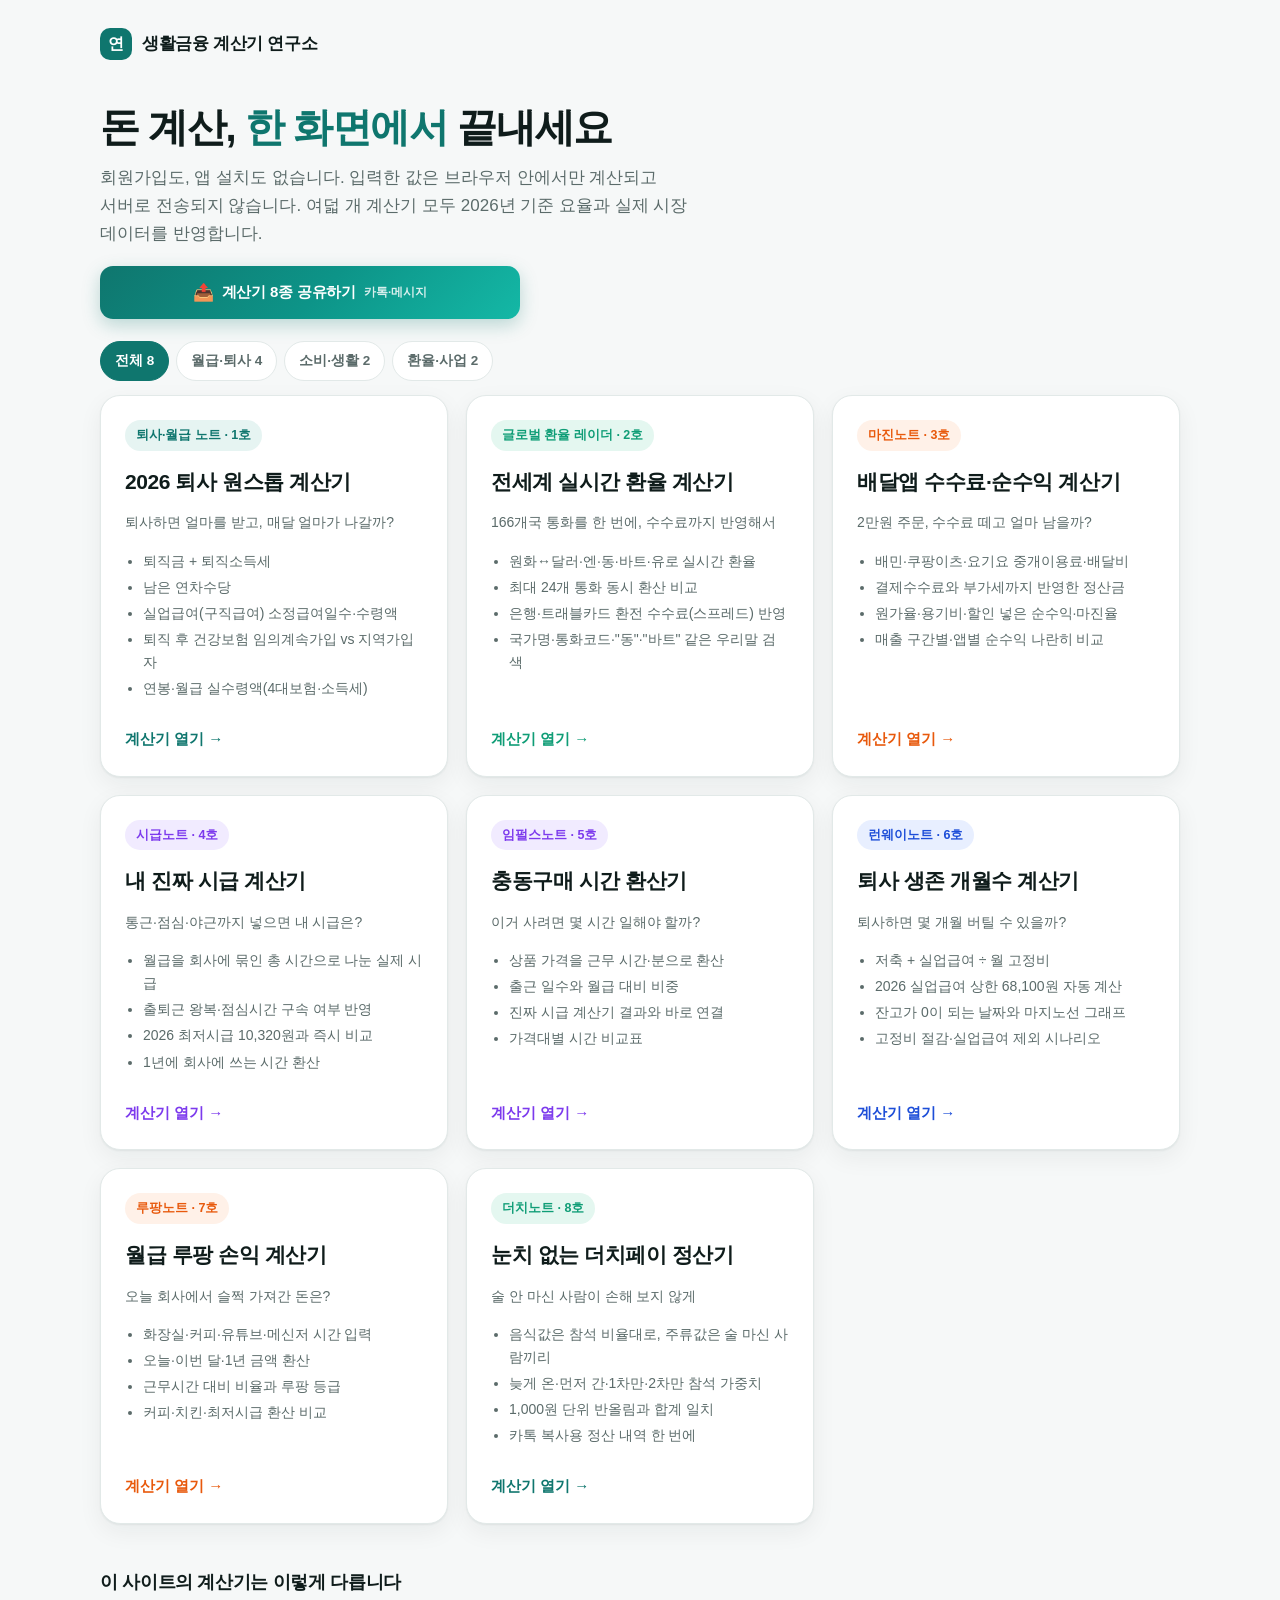
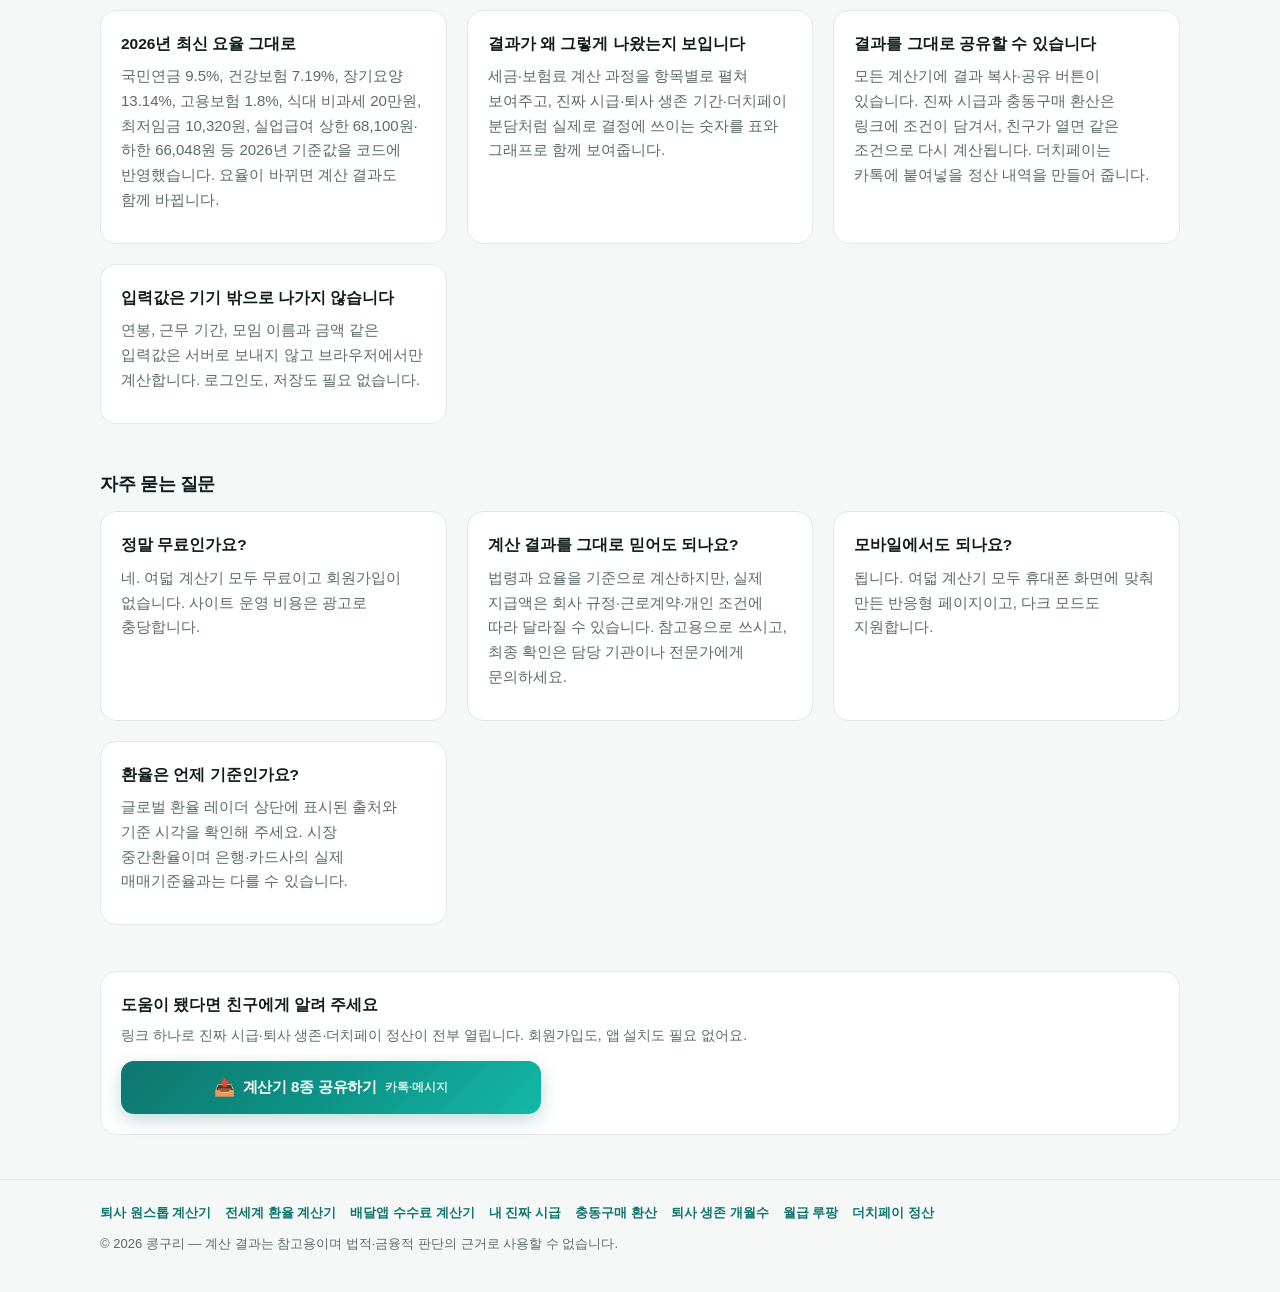
==== commit dd618598: "전 페이지 푸터 저작권 표기 '© 2026 콩구리'로 통일 + meta author 콩구리 (404 푸터 추가)" ====
--- a/index.html
+++ b/index.html
@@ -7,7 +7,7 @@
 <meta name="description" content="회원가입·설치 없이 바로 쓰는 무료 계산기 8종. 퇴직금·실업급여를 계산하는 「퇴사·월급 노트」, 통근·야근까지 넣은 진짜 시급 「시급노트」, 충동구매를 시간으로 바꾸는 「임펄스노트」, 퇴사 후 버티는 기간 「런웨이노트」, 회사에서 딴짓한 시간의 값 「루팡노트」, 술 안 마신 사람도 납득하는 「더치노트」, 166개국 환율 「글로벌 환율 레이더」, 배달앱 수수료 「마진노트」.">
 <meta name="keywords" content="무료 계산기, 진짜 시급 계산기, 충동구매 계산기, 퇴사 생존 계산기, 더치페이 계산기, 월급 루팡, 퇴사 계산기, 퇴직금 계산기, 실업급여 계산기, 연봉 실수령액, 환율 계산기, 배달앱 수수료 계산기">
 <meta name="robots" content="index, follow, max-image-preview:large">
-<meta name="author" content="생활금융 계산기 연구소">
+<meta name="author" content="콩구리">
 <meta name="theme-color" content="#0f766e">
 <link rel="canonical" href="https://lifecalc-kr.github.io/">
 <link rel="icon" href="data:image/svg+xml,%3Csvg xmlns='http://www.w3.org/2000/svg' viewBox='0 0 64 64'%3E%3Crect width='64' height='64' rx='16' fill='%230f766e'/%3E%3Cpath d='M18 42V26m14 16V20m14 22V32' stroke='%23fff' stroke-width='7' stroke-linecap='round'/%3E%3C/svg%3E">
@@ -348,7 +348,7 @@
       <a href="lupin/">월급 루팡</a>
       <a href="dutch/">더치페이 정산</a>
     </nav>
-    <div>© 2026 생활금융 계산기 연구소 — 계산 결과는 참고용이며 법적·금융적 판단의 근거로 사용할 수 없습니다.</div>
+    <div>© 2026 콩구리 — 계산 결과는 참고용이며 법적·금융적 판단의 근거로 사용할 수 없습니다.</div>
   </div>
 </footer>
 
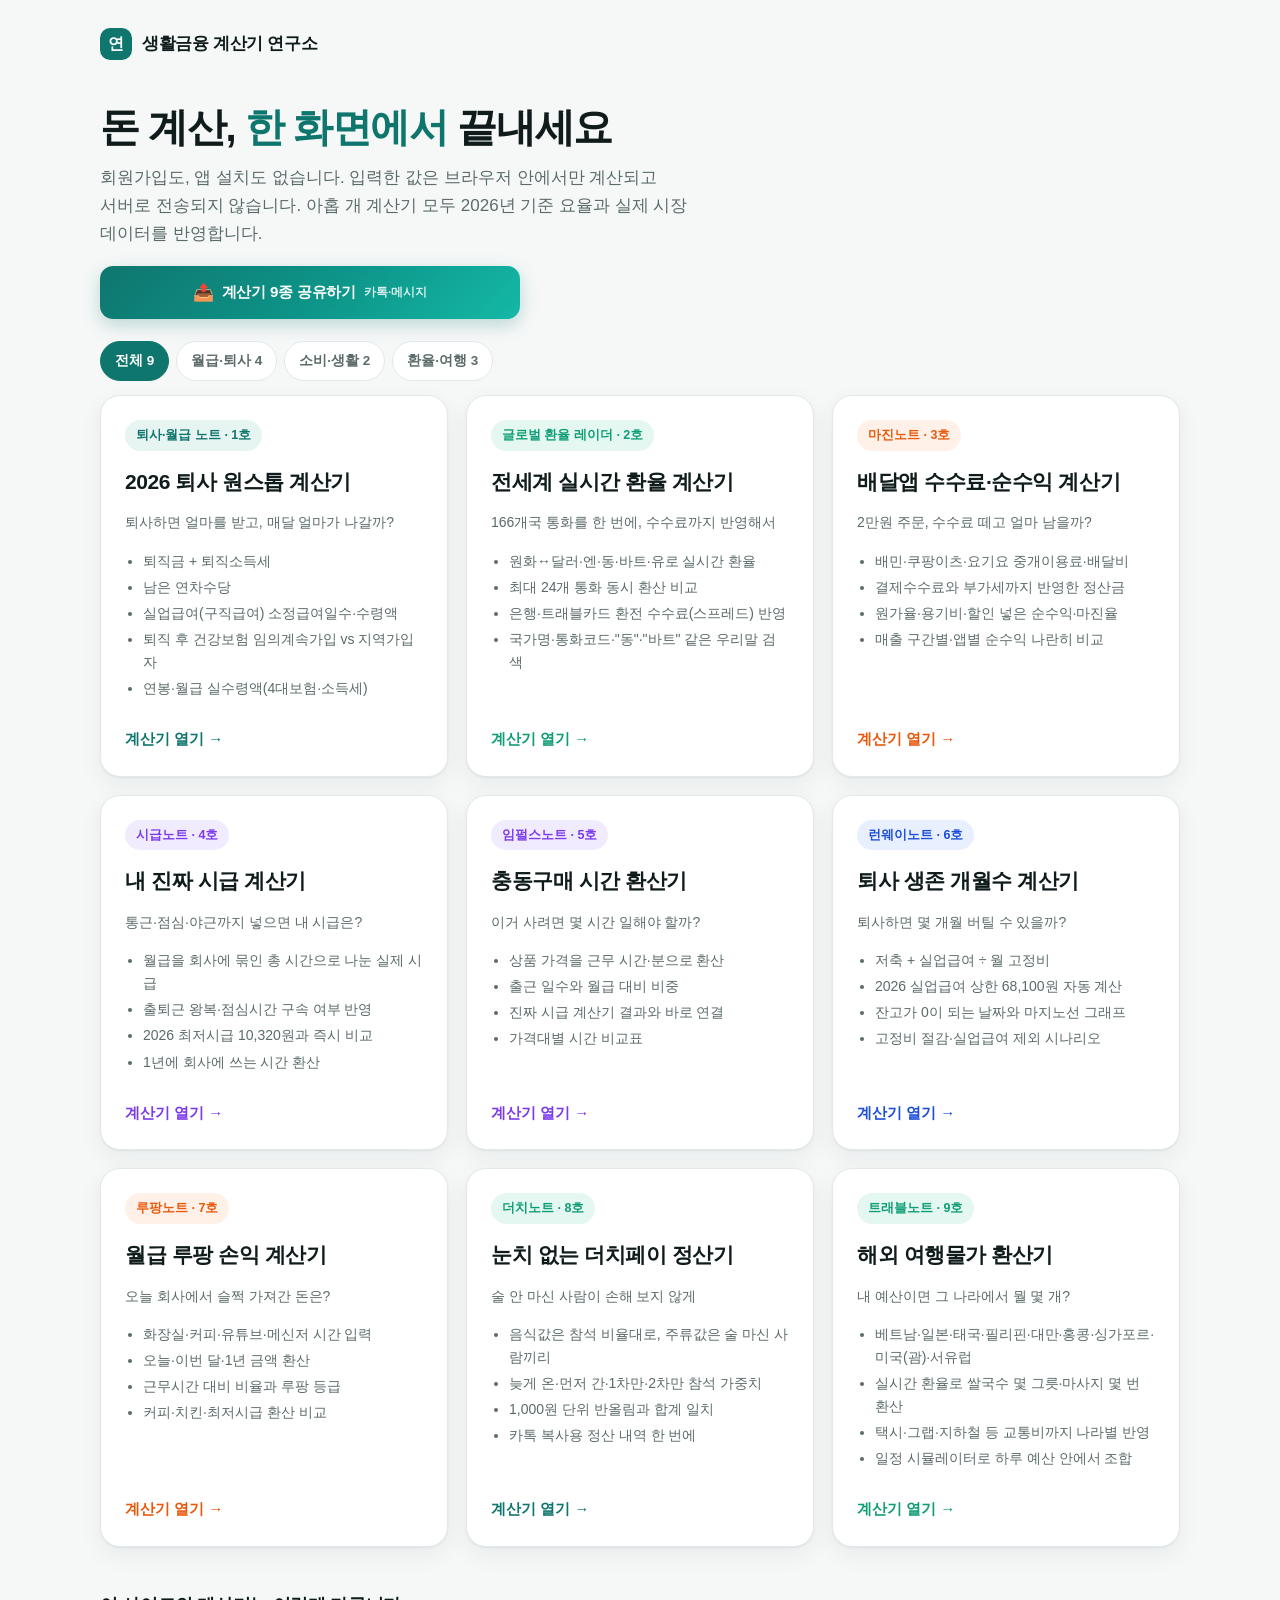
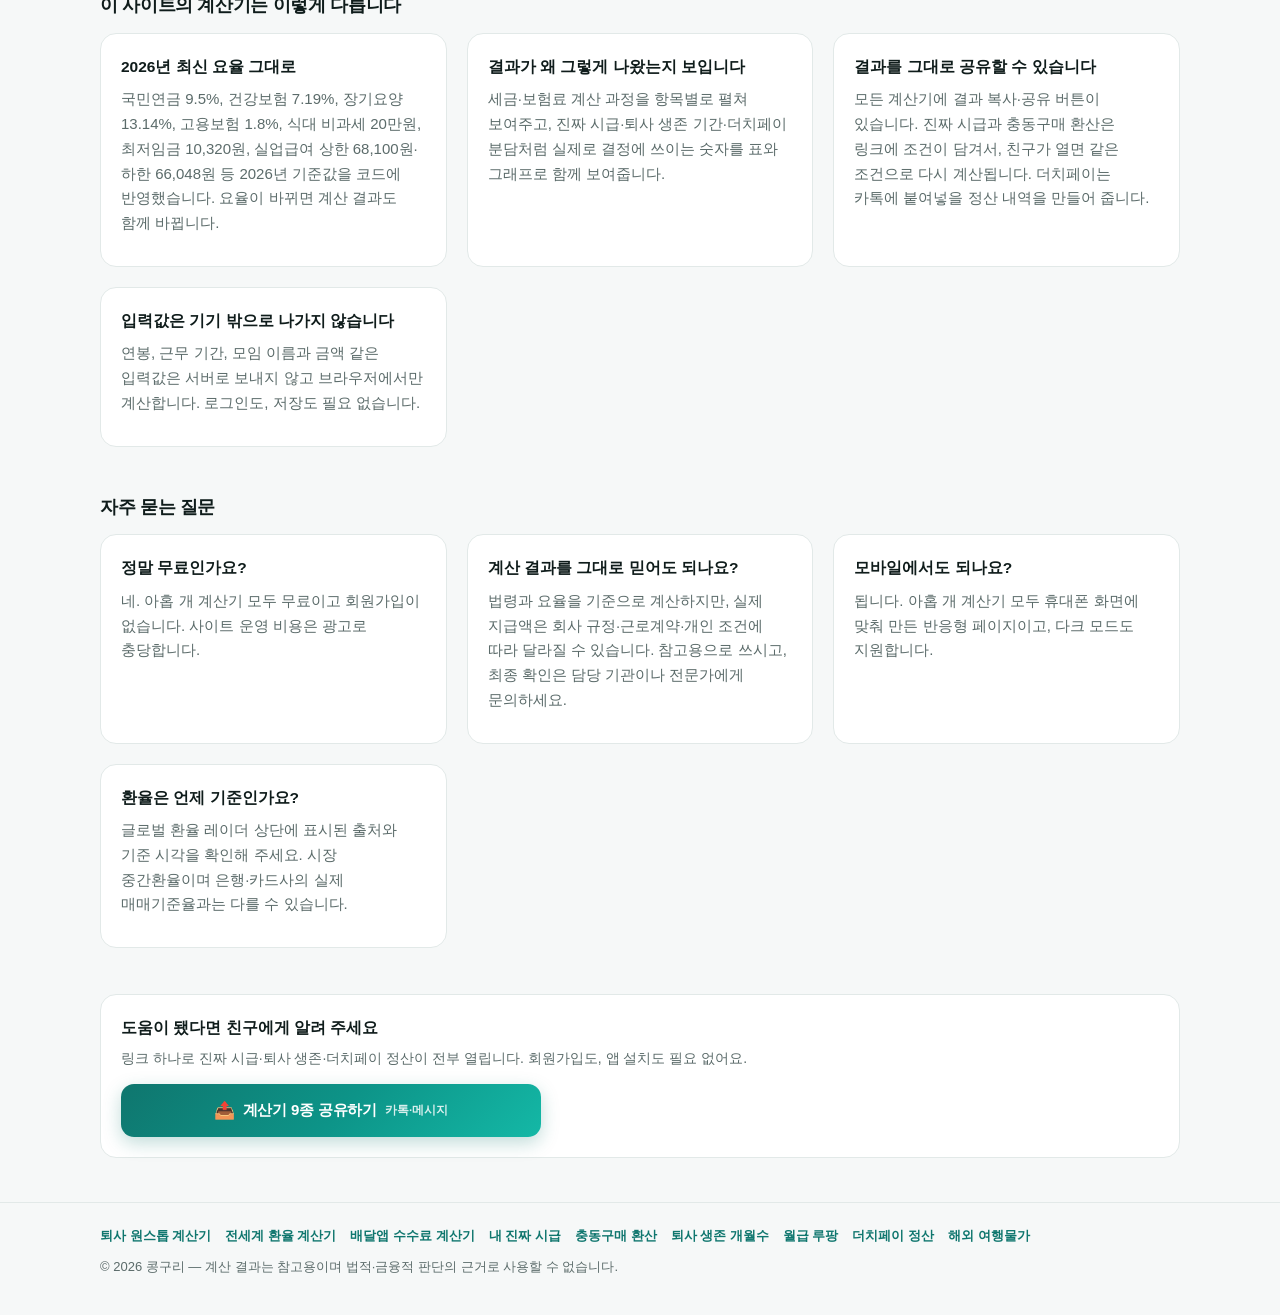
==== commit db52cefb: "9호 트래블노트 — 해외 여행물가 환산기 추가 (9개국 체감 물가 · 실시간 환율 · 일정 시뮬레이터) + 허브·사이트맵 9종 갱신" ====
--- a/index.html
+++ b/index.html
@@ -3,8 +3,8 @@
 <head>
 <meta charset="utf-8">
 <meta name="viewport" content="width=device-width, initial-scale=1">
-<title>생활금융 계산기 연구소 — 무료 계산기 8종 | 퇴사·시급·충동구매·더치페이·환율·배달</title>
-<meta name="description" content="회원가입·설치 없이 바로 쓰는 무료 계산기 8종. 퇴직금·실업급여를 계산하는 「퇴사·월급 노트」, 통근·야근까지 넣은 진짜 시급 「시급노트」, 충동구매를 시간으로 바꾸는 「임펄스노트」, 퇴사 후 버티는 기간 「런웨이노트」, 회사에서 딴짓한 시간의 값 「루팡노트」, 술 안 마신 사람도 납득하는 「더치노트」, 166개국 환율 「글로벌 환율 레이더」, 배달앱 수수료 「마진노트」.">
+<title>생활금융 계산기 연구소 — 무료 계산기 9종 | 퇴사·시급·충동구매·더치페이·환율·여행물가·배달</title>
+<meta name="description" content="회원가입·설치 없이 바로 쓰는 무료 계산기 9종. 퇴직금·실업급여를 계산하는 「퇴사·월급 노트」, 통근·야근까지 넣은 진짜 시급 「시급노트」, 충동구매를 시간으로 바꾸는 「임펄스노트」, 퇴사 후 버티는 기간 「런웨이노트」, 회사에서 딴짓한 시간의 값 「루팡노트」, 술 안 마신 사람도 납득하는 「더치노트」, 166개국 환율 「글로벌 환율 레이더」, 해외 여행물가 환산 「트래블노트」, 배달앱 수수료 「마진노트」.">
 <meta name="keywords" content="무료 계산기, 진짜 시급 계산기, 충동구매 계산기, 퇴사 생존 계산기, 더치페이 계산기, 월급 루팡, 퇴사 계산기, 퇴직금 계산기, 실업급여 계산기, 연봉 실수령액, 환율 계산기, 배달앱 수수료 계산기">
 <meta name="robots" content="index, follow, max-image-preview:large">
 <meta name="author" content="콩구리">
@@ -16,14 +16,14 @@
 <meta property="og:site_name" content="생활금융 계산기 연구소">
 <meta property="og:locale" content="ko_KR">
 <meta property="og:url" content="https://lifecalc-kr.github.io/">
-<meta property="og:title" content="생활금융 계산기 연구소 — 무료 계산기 8종">
-<meta property="og:description" content="진짜 시급, 충동구매 시간 환산, 퇴사 생존 개월수, 월급 루팡, 더치페이, 퇴사·월급, 환율, 배달 수수료. 전부 무료·회원가입 없음.">
+<meta property="og:title" content="생활금융 계산기 연구소 — 무료 계산기 9종">
+<meta property="og:description" content="진짜 시급, 충동구매 시간 환산, 퇴사 생존 개월수, 월급 루팡, 더치페이, 퇴사·월급, 환율, 해외 여행물가, 배달 수수료. 전부 무료·회원가입 없음.">
 <meta property="og:image" content="https://lifecalc-kr.github.io/og-image.png">
 <meta property="og:image:width" content="1200">
 <meta property="og:image:height" content="630">
 <meta name="twitter:card" content="summary_large_image">
-<meta name="twitter:title" content="생활금융 계산기 연구소 — 무료 계산기 8종">
-<meta name="twitter:description" content="내 진짜 시급부터 더치페이 정산까지. 회원가입 없이 바로 쓰는 계산기 8종.">
+<meta name="twitter:title" content="생활금융 계산기 연구소 — 무료 계산기 9종">
+<meta name="twitter:description" content="내 진짜 시급부터 해외 여행물가까지. 회원가입 없이 바로 쓰는 계산기 9종.">
 <meta name="twitter:image" content="https://lifecalc-kr.github.io/og-image.png">
 
 <style>
@@ -120,11 +120,11 @@
       "name": "생활금융 계산기 연구소",
       "url": "https://lifecalc-kr.github.io/",
       "inLanguage": "ko-KR",
-      "description": "퇴사·월급 노트, 글로벌 환율 레이더, 마진노트, 시급노트, 임펄스노트, 런웨이노트, 루팡노트, 더치노트를 운영하는 생활금융 계산기 사이트. 회원가입 없이 무료로 쓰는 계산기 8종."
+      "description": "퇴사·월급 노트, 글로벌 환율 레이더, 마진노트, 시급노트, 임펄스노트, 런웨이노트, 루팡노트, 더치노트, 트래블노트를 운영하는 생활금융 계산기 사이트. 회원가입 없이 무료로 쓰는 계산기 9종."
     },
     {
       "@type": "ItemList",
-      "name": "무료 계산기 8종",
+      "name": "무료 계산기 9종",
       "itemListElement": [
         { "@type": "ListItem", "position": 1, "name": "2026 퇴사 원스톱 계산기 — 퇴사·월급 노트", "url": "https://lifecalc-kr.github.io/salary/" },
         { "@type": "ListItem", "position": 2, "name": "전세계 실시간 환율 계산기 — 글로벌 환율 레이더", "url": "https://lifecalc-kr.github.io/fx/" },
@@ -133,7 +133,8 @@
         { "@type": "ListItem", "position": 5, "name": "충동구매 시간 환산기 — 임펄스노트", "url": "https://lifecalc-kr.github.io/impulse/" },
         { "@type": "ListItem", "position": 6, "name": "퇴사 생존 개월수 계산기 — 런웨이노트", "url": "https://lifecalc-kr.github.io/runway/" },
         { "@type": "ListItem", "position": 7, "name": "월급 루팡 손익 계산기 — 루팡노트", "url": "https://lifecalc-kr.github.io/lupin/" },
-        { "@type": "ListItem", "position": 8, "name": "눈치 없는 더치페이 정산기 — 더치노트", "url": "https://lifecalc-kr.github.io/dutch/" }
+        { "@type": "ListItem", "position": 8, "name": "눈치 없는 더치페이 정산기 — 더치노트", "url": "https://lifecalc-kr.github.io/dutch/" },
+        { "@type": "ListItem", "position": 9, "name": "해외 여행물가 환산기 — 트래블노트", "url": "https://lifecalc-kr.github.io/travel/" }
       ]
     }
   ]
@@ -152,20 +153,20 @@
   <div class="wrap">
     <div class="hero">
       <h1>돈 계산, <span>한 화면에서</span> 끝내세요</h1>
-      <p>회원가입도, 앱 설치도 없습니다. 입력한 값은 브라우저 안에서만 계산되고 서버로 전송되지 않습니다. 여덟 개 계산기 모두 2026년 기준 요율과 실제 시장 데이터를 반영합니다.</p>
+      <p>회원가입도, 앱 설치도 없습니다. 입력한 값은 브라우저 안에서만 계산되고 서버로 전송되지 않습니다. 아홉 개 계산기 모두 2026년 기준 요율과 실제 시장 데이터를 반영합니다.</p>
       <div class="share-row">
         <button type="button" class="btn-share" id="heroShareBtn">
-          <span class="share-ico" aria-hidden="true">📤</span> 계산기 8종 공유하기
+          <span class="share-ico" aria-hidden="true">📤</span> 계산기 9종 공유하기
           <span class="share-sub">카톡·메시지</span>
         </button>
       </div>
     </div>
 
     <div class="tabs" role="tablist" aria-label="계산기 카테고리">
-      <button class="tab" role="tab" aria-selected="true" data-cat="all">전체 8</button>
+      <button class="tab" role="tab" aria-selected="true" data-cat="all">전체 9</button>
       <button class="tab" role="tab" aria-selected="false" data-cat="pay">월급·퇴사 4</button>
       <button class="tab" role="tab" aria-selected="false" data-cat="spend">소비·생활 2</button>
-      <button class="tab" role="tab" aria-selected="false" data-cat="money">환율·사업 2</button>
+      <button class="tab" role="tab" aria-selected="false" data-cat="money">환율·여행 3</button>
     </div>
 
     <div class="cards" id="cards">
@@ -273,6 +274,19 @@
         </ul>
         <span class="go">계산기 열기 →</span>
       </a>
+
+      <a class="card fx" href="travel/" data-cat="money">
+        <span class="chip fx">트래블노트 · 9호</span>
+        <h2>해외 여행물가 환산기</h2>
+        <p class="sub">내 예산이면 그 나라에서 뭘 몇 개?</p>
+        <ul>
+          <li>베트남·일본·태국·필리핀·대만·홍콩·싱가포르·미국(괌)·서유럽</li>
+          <li>실시간 환율로 쌀국수 몇 그릇·마사지 몇 번 환산</li>
+          <li>택시·그랩·지하철 등 교통비까지 나라별 반영</li>
+          <li>일정 시뮬레이터로 하루 예산 안에서 조합</li>
+        </ul>
+        <span class="go">계산기 열기 →</span>
+      </a>
     </div>
 
     <section class="info">
@@ -302,7 +316,7 @@
       <div class="grid2">
         <div class="box">
           <h3>정말 무료인가요?</h3>
-          <p>네. 여덟 계산기 모두 무료이고 회원가입이 없습니다. 사이트 운영 비용은 광고로 충당합니다.</p>
+          <p>네. 아홉 개 계산기 모두 무료이고 회원가입이 없습니다. 사이트 운영 비용은 광고로 충당합니다.</p>
         </div>
         <div class="box">
           <h3>계산 결과를 그대로 믿어도 되나요?</h3>
@@ -310,7 +324,7 @@
         </div>
         <div class="box">
           <h3>모바일에서도 되나요?</h3>
-          <p>됩니다. 여덟 계산기 모두 휴대폰 화면에 맞춰 만든 반응형 페이지이고, 다크 모드도 지원합니다.</p>
+          <p>됩니다. 아홉 개 계산기 모두 휴대폰 화면에 맞춰 만든 반응형 페이지이고, 다크 모드도 지원합니다.</p>
         </div>
         <div class="box">
           <h3>환율은 언제 기준인가요?</h3>
@@ -327,7 +341,7 @@
         <p>링크 하나로 진짜 시급·퇴사 생존·더치페이 정산이 전부 열립니다. 회원가입도, 앱 설치도 필요 없어요.</p>
         <div class="share-row">
           <button type="button" class="btn-share" id="footShareBtn">
-            <span class="share-ico" aria-hidden="true">📤</span> 계산기 8종 공유하기
+            <span class="share-ico" aria-hidden="true">📤</span> 계산기 9종 공유하기
             <span class="share-sub">카톡·메시지</span>
           </button>
         </div>
@@ -347,6 +361,7 @@
       <a href="runway/">퇴사 생존 개월수</a>
       <a href="lupin/">월급 루팡</a>
       <a href="dutch/">더치페이 정산</a>
+      <a href="travel/">해외 여행물가</a>
     </nav>
     <div>© 2026 콩구리 — 계산 결과는 참고용이며 법적·금융적 판단의 근거로 사용할 수 없습니다.</div>
   </div>
@@ -371,8 +386,8 @@
   if (window.LCShare) {
     var hubPayload = function () {
       return {
-        title: '생활금융 계산기 연구소 — 무료 계산기 8종',
-        text: '내 진짜 시급부터 더치페이 정산까지 — 회원가입·설치 없이 바로 쓰는 무료 계산기 8종. 너도 계산해 봐!',
+        title: '생활금융 계산기 연구소 — 무료 계산기 9종',
+        text: '내 진짜 시급부터 해외 여행물가 환산까지 — 회원가입·설치 없이 바로 쓰는 무료 계산기 9종. 너도 계산해 봐!',
         url: 'https://lifecalc-kr.github.io/'
       };
     };
